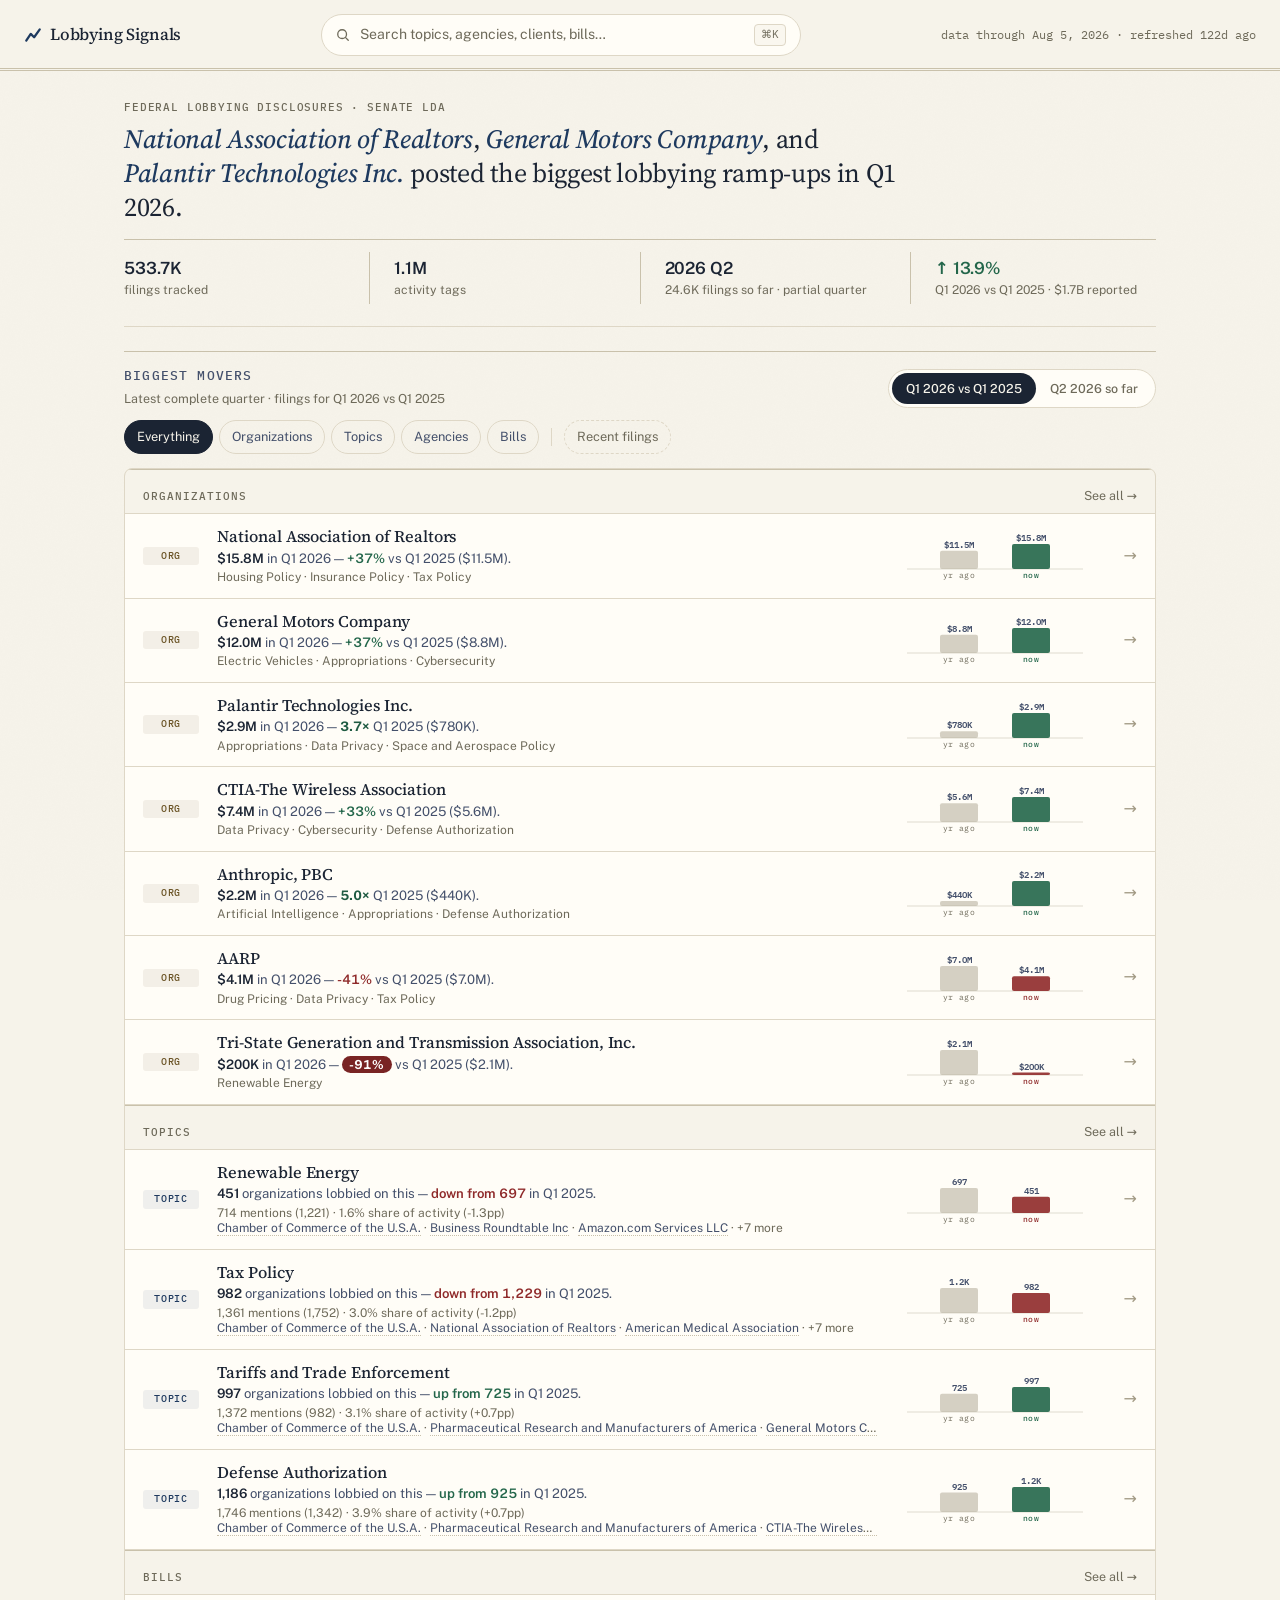
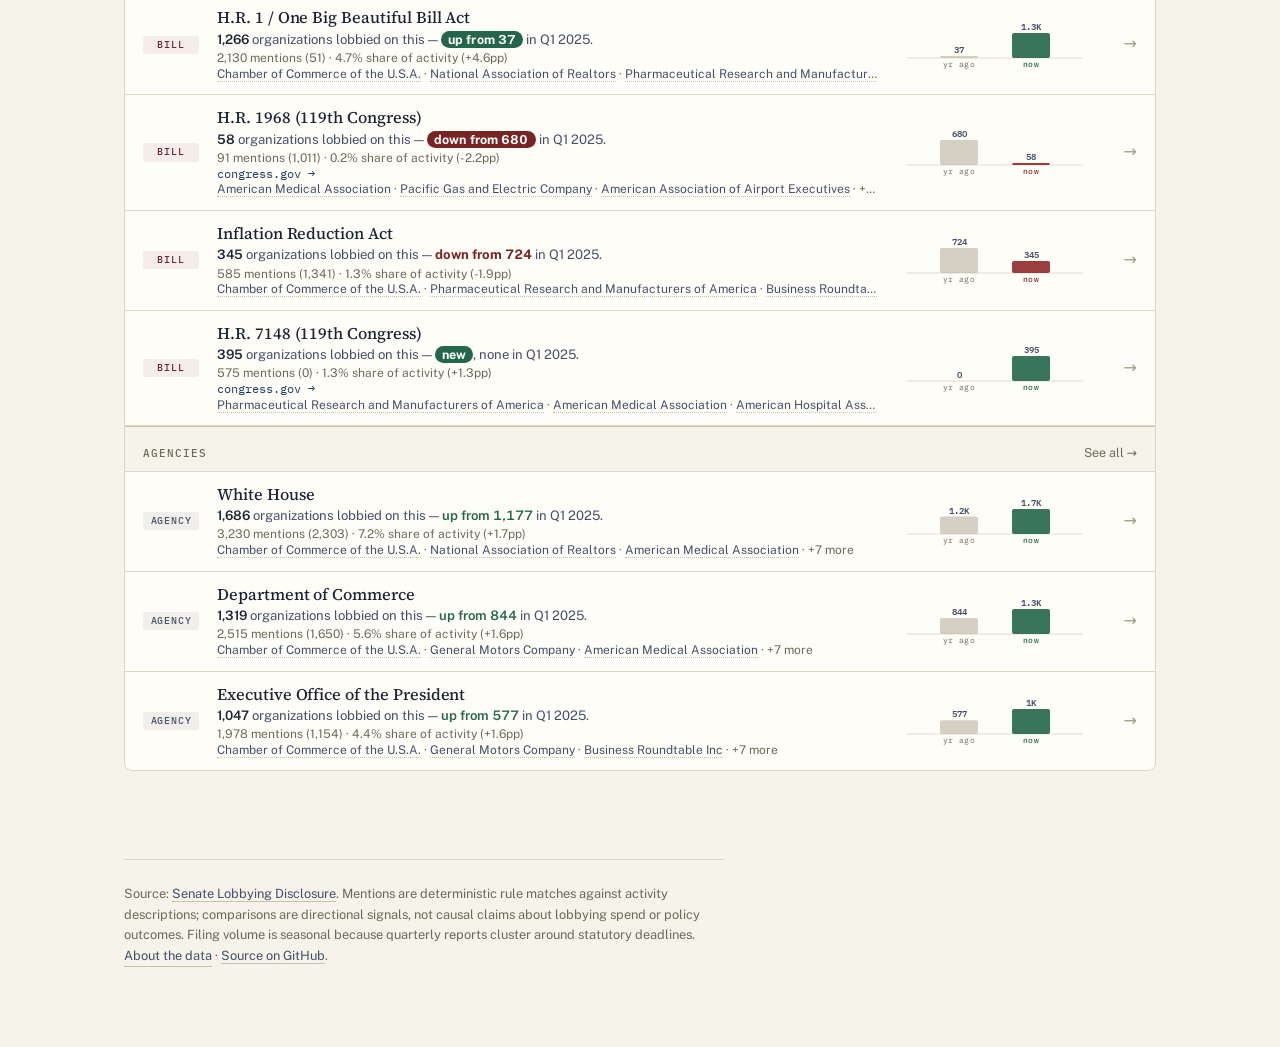
==== docs/index.html @ e160008e "Drawer history: full-window exports + same-quarter-by-year lens - Exports no longer cap history at 2" ====
<!DOCTYPE html>
<html lang="en">
<head>
    <meta charset="UTF-8">
    <meta name="viewport" content="width=device-width, initial-scale=1.0">
    <title>Lobbying Signals</title>
    <meta name="description" content="What's moving in federal lobbying — tracked from Senate LDA disclosures.">
    <meta property="og:type" content="website">
    <meta property="og:title" content="Lobbying Signals">
    <meta property="og:description" content="What's moving in federal lobbying — tracked from Senate LDA disclosures.">
    <meta property="og:url" content="https://umqadir.github.io/lobbying-signals/">
    <meta property="og:image" content="https://umqadir.github.io/lobbying-signals/social-preview.png">
    <meta name="twitter:card" content="summary_large_image">
    <meta name="twitter:title" content="Lobbying Signals">
    <meta name="twitter:description" content="What's moving in federal lobbying — tracked from Senate LDA disclosures.">
    <meta name="twitter:image" content="https://umqadir.github.io/lobbying-signals/social-preview.png">
    <link rel="icon" href="data:image/svg+xml,%3Csvg xmlns='http://www.w3.org/2000/svg' viewBox='0 0 16 16'%3E%3Cpath d='M2 13L6 7L9 10L14 3' stroke='%231e3a5f' stroke-width='2' fill='none' stroke-linecap='round' stroke-linejoin='round'/%3E%3C/svg%3E">
    <link rel="preconnect" href="https://fonts.googleapis.com">
    <link rel="preconnect" href="https://fonts.gstatic.com" crossorigin>
    <link href="https://fonts.googleapis.com/css2?family=Source+Serif+4:opsz,wght@8..60,400;8..60,500;8..60,600&family=Public+Sans:wght@400;500;600;700&family=IBM+Plex+Mono:wght@400;500&display=swap" rel="stylesheet">
    <link rel="stylesheet" href="styles.css?v=20260805-history">
</head>
<body>
    <header class="topbar">
        <a class="brand" href="#" aria-label="Lobbying Signals home">
            <svg class="brand-mark" viewBox="0 0 16 16" aria-hidden="true">
                <path d="M2 13L6 7L9 10L14 3" stroke="currentColor" stroke-width="2" fill="none" stroke-linecap="round" stroke-linejoin="round"/>
            </svg>
            <span>Lobbying Signals</span>
        </a>
        <button class="search-trigger" id="search-trigger" type="button" aria-label="Open search">
            <svg viewBox="0 0 16 16" aria-hidden="true" class="search-icon">
                <circle cx="7" cy="7" r="5" fill="none" stroke="currentColor" stroke-width="1.5"/>
                <path d="M11 11L14 14" stroke="currentColor" stroke-width="1.5" stroke-linecap="round"/>
            </svg>
            <span class="search-trigger-label">Search topics, agencies, clients, bills…</span>
            <kbd class="search-trigger-kbd">⌘K</kbd>
        </button>
        <div class="topbar-meta" id="topbar-meta"></div>
    </header>

    <main class="page">
        <section class="hero" id="hero">
            <p class="hero-eyebrow">Federal lobbying disclosures · Senate LDA</p>
            <h1 class="hero-headline" id="hero-headline">Loading the latest signals…</h1>
            <ul class="hero-stats" id="hero-stats"></ul>
        </section>

        <section class="movers">
            <div class="movers-head">
                <div class="movers-title">
                    <h2>Biggest movers</h2>
                    <p class="movers-sub" id="movers-sub">Loading…</p>
                </div>
                <div class="movers-controls">
                    <div class="seg" id="frame-seg" role="tablist" aria-label="Comparison frame"></div>
                </div>
            </div>
            <div class="cat-row" id="cat-row" role="tablist" aria-label="Categories">
                <button class="cat-pill active" data-cat="all" type="button">Everything</button>
                <button class="cat-pill" data-cat="clients" type="button" id="cat-pill-clients">Organizations</button>
                <button class="cat-pill" data-cat="topics" type="button">Topics</button>
                <button class="cat-pill" data-cat="entities" type="button">Agencies</button>
                <button class="cat-pill" data-cat="legislation" type="button">Bills</button>
                <span class="cat-row-sep"></span>
                <button class="cat-pill ghost" data-cat="recent" type="button">Recent filings</button>
            </div>
            <ol class="mover-list" id="mover-list"></ol>
        </section>

        <footer class="footnote">
            <p>Source: <a href="https://lda.senate.gov/filings/public/filing/search/" rel="noopener">Senate Lobbying Disclosure</a>. Mentions are deterministic rule matches against activity descriptions; comparisons are directional signals, not causal claims about lobbying spend or policy outcomes. Filing volume is seasonal because quarterly reports cluster around statutory deadlines. <button class="footnote-link" type="button" data-open-about>About the data</button> · <a href="https://github.com/umqadir/lobbying-signals" rel="noopener">Source on GitHub</a>.</p>
        </footer>
    </main>

    <div class="about" id="about" aria-hidden="true">
        <div class="about-scrim" data-close-about></div>
        <div class="about-card" role="dialog" aria-modal="true" aria-label="About the data">
            <header class="about-head">
                <h2>About the data</h2>
                <button class="drawer-close" type="button" data-close-about aria-label="Close">
                    <svg viewBox="0 0 16 16" aria-hidden="true"><path d="M4 4L12 12M12 4L4 12" stroke="currentColor" stroke-width="1.5" stroke-linecap="round"/></svg>
                </button>
            </header>
            <div class="about-body">
                <p><strong>What this is.</strong> A signal tracker over federal lobbying disclosures filed with the Senate under the Lobbying Disclosure Act (LDA). It shows which organizations, topics, agencies, and bills are gaining or losing lobbying attention.</p>
                <p><strong>Where the data comes from.</strong> Quarterly activity reports from the official <a href="https://lda.senate.gov/filings/public/filing/search/" rel="noopener">Senate LDA database</a>, refreshed daily. Coverage: <span id="about-coverage">several years of filings</span>. Every example filing links back to the official Senate record.</p>
                <p><strong>What a “mention” is.</strong> Each filing describes its lobbying activities in free text. Versioned, deterministic rules (no AI model calls) tag those descriptions with topics, agencies, and legislation. One activity description that matches a tag = one mention. A single filing can produce many mentions. Bill numbers are scoped to their Congress (an “H.R. 1” from 2017 and one from 2025 are different laws), and a law's number, short name, and public-law number are counted as one bill.</p>
                <p><strong>How comparisons work.</strong> Every view uses the same two comparison frames, both year-over-year and both based on report quarters (LDA disclosure is a quarterly regime — rolling day-windows would mostly measure filing-clerk timing). The default frame compares the latest <em>complete</em> report quarter against the same quarter a year earlier — like-for-like, since lobbying is seasonal. The second frame is a freshness lens: the current, still-filling quarter's reports so far, against reports for the same quarter last year that had been posted by the same point in the filing cycle. Early in a cycle that sample is small — the filing counts are shown so you can judge. “Share” is a tag's slice of all tagged mentions in a frame, which controls for volume swings.</p>
                <p><strong>Confidence.</strong> A rule-based label reflecting how much volume sits behind a signal and how far its share moved against the year-ago quarter — not a statistical test.</p>
                <p><strong>Honest limitations.</strong> Directional signals, not causal claims. Filing income is reported per filing, not per issue, so income figures associate a filing's whole income with each of its tags. The newest quarter is always partially reported until well after the statutory deadline. Rule-based tagging misses paraphrases a human would catch. Amendments and termination reports are ingested alongside original quarterly reports; when a filer amends or terminates a report, its latest filing supersedes the original for that filer's report period, so corrected figures (including a final terminating quarter) are what's shown here, not the as-originally-filed numbers. A very small number of filings verified by hand against the Senate record to report figures that are not U.S.-dollar lobbying spend (for example, amounts a filing itself denominates in a self-issued currency) are excluded, with the reason and evidence documented in the source code.</p>
                <p><strong>Organization spend.</strong> The Organizations view tracks reported dollars rather than mention counts: each client's filing income/expenses, summed per organization per report quarter, under the same two frames as everything else (a quarter counts as complete roughly six weeks past its statutory filing deadline, so late filers don't read as a false drop). Name variants for the same organization (legal-suffix differences, "on behalf of" filers, former names) are folded together. These are quarterly LDA totals, not issue-allocated — an organization's total isn't split across the topics it lobbied on.</p>
            </div>
        </div>
    </div>

    <aside class="drawer" id="drawer" aria-hidden="true" aria-label="Detail panel">
        <div class="drawer-scrim" data-close-drawer></div>
        <div class="drawer-card">
            <header class="drawer-head">
                <div class="drawer-trail" id="drawer-trail"></div>
                <button class="drawer-close" type="button" data-close-drawer aria-label="Close detail panel">
                    <svg viewBox="0 0 16 16" aria-hidden="true"><path d="M4 4L12 12M12 4L4 12" stroke="currentColor" stroke-width="1.5" stroke-linecap="round"/></svg>
                </button>
            </header>
            <div class="drawer-body" id="drawer-body"></div>
        </div>
    </aside>

    <div class="palette" id="palette" aria-hidden="true">
        <div class="palette-scrim" data-close-palette></div>
        <div class="palette-card" role="dialog" aria-label="Search">
            <div class="palette-input-row">
                <svg viewBox="0 0 16 16" aria-hidden="true" class="palette-icon">
                    <circle cx="7" cy="7" r="5" fill="none" stroke="currentColor" stroke-width="1.5"/>
                    <path d="M11 11L14 14" stroke="currentColor" stroke-width="1.5" stroke-linecap="round"/>
                </svg>
                <input id="palette-input" type="text" placeholder="Search topics, agencies, clients, bills…" autocomplete="off" spellcheck="false">
                <kbd class="palette-kbd">esc</kbd>
            </div>
            <div class="palette-results" id="palette-results"></div>
            <div class="palette-foot">
                <span><kbd>↑↓</kbd> navigate</span>
                <span><kbd>↵</kbd> open</span>
                <span><kbd>esc</kbd> close</span>
            </div>
        </div>
    </div>

    <script src="app.js?v=20260805-history"></script>
</body>
</html>
---- docs/styles.css ----
/* ══════════════════════════════════════════════
   Lobbying Signals — Editorial dashboard
   ══════════════════════════════════════════════ */

*, *::before, *::after { margin: 0; padding: 0; box-sizing: border-box; }

:root {
    /* Surfaces */
    --bg:        #f6f3ea;
    --paper:    #fffdf7;
    --paper-2:   #faf7ef;
    --line:     #ded7c6;
    --line-2:   #c9c1ab;

    /* Ink */
    --ink:        #1b2433;
    --ink-2:     #44506b;
    --ink-3:     #6e6a5a;
    --ink-4:     #a29a84;

    /* Accents */
    --accent:        #1e3a5f;          /* federal navy — primary signal */
    --accent-soft:    rgba(30,58,95,0.07);
    --accent-line:    rgba(30,58,95,0.22);

    --up:           #23664a;
    --up-soft:      rgba(35,102,74,0.10);
    --down:         #8f2a2a;
    --down-soft:    rgba(143,42,42,0.08);

    /* Category hues */
    --cat-topic:        #1f3a5f;
    --cat-topic-soft:    rgba(31,58,95,0.07);
    --cat-entity:        #4a5568;
    --cat-entity-soft:    rgba(74,85,104,0.08);
    --cat-bill:        #6e2536;
    --cat-bill-soft:    rgba(110,37,54,0.07);
    --cat-org:        #6b5426;
    --cat-org-soft:    rgba(107,84,38,0.08);
    --cat-filing:        #4a4a4a;
    --cat-filing-soft:   rgba(74,74,74,0.06);

    /* Type */
    --serif:    'Source Serif 4', 'Iowan Old Style', 'Charter', Georgia, serif;
    --sans:    'Public Sans', -apple-system, system-ui, 'Segoe UI', sans-serif;
    --mono:    'IBM Plex Mono', 'SF Mono', ui-monospace, monospace;

    --radius:    4px;
    --radius-lg:    8px;
    --radius-pill:    999px;

    --shadow-sm:    0 1px 2px rgba(20,20,20,0.03);
    --shadow:    0 4px 16px rgba(20,20,20,0.04), 0 1px 2px rgba(20,20,20,0.03);
    --shadow-lg:    0 24px 60px rgba(20,20,20,0.11), 0 4px 16px rgba(20,20,20,0.06);

    --ease:    cubic-bezier(0.22, 0.1, 0.25, 1);
    --max-w:    1080px;
}

@media (prefers-color-scheme: dark) {
    :root {
        --bg:        #12151c;
        --paper:    #191d27;
        --paper-2:    #1f2430;
        --line:        #2a3040;
        --line-2:        #39415a;

        --ink:        #e9e5d8;
        --ink-2:    #b8b2a0;
        --ink-3:    #8d8875;
        --ink-4:    #5f5c4e;

        --accent:        #8fb0d6;
        --accent-soft:    rgba(143,176,214,0.10);
        --accent-line:    rgba(143,176,214,0.28);

        --up:        #5fae85;
        --up-soft:    rgba(95,174,133,0.10);
        --down:        #cf7a72;
        --down-soft:    rgba(207,122,114,0.10);

        --cat-topic:        #93b8e0;
        --cat-topic-soft:    rgba(147,184,224,0.10);
        --cat-entity:        #a9b4c7;
        --cat-entity-soft:    rgba(169,180,199,0.10);
        --cat-bill:        #c48a93;
        --cat-bill-soft:    rgba(196,138,147,0.10);
        --cat-org:        #d6b066;
        --cat-org-soft:    rgba(214,176,102,0.10);
        --cat-filing:        #b8b2a0;
        --cat-filing-soft:    rgba(184,178,160,0.08);

        --shadow-sm:    0 1px 2px rgba(0,0,0,0.21);
        --shadow:    0 4px 16px rgba(0,0,0,0.21), 0 1px 2px rgba(0,0,0,0.14);
        --shadow-lg:    0 24px 60px rgba(0,0,0,0.35), 0 4px 16px rgba(0,0,0,0.21);
    }
}

html { color-scheme: light dark; }

body {
    position: relative;
    background: var(--bg);
    color: var(--ink);
    font-family: var(--sans);
    font-size: 15px;
    line-height: 1.55;
    -webkit-font-smoothing: antialiased;
    -moz-osx-font-smoothing: grayscale;
    min-height: 100vh;
}

/* Paper grain — a faint fixed noise overlay for the archival-paper light
   theme. Off in dark mode, where the ink surfaces don't read as paper. */
body::before {
    content: "";
    position: fixed;
    inset: 0;
    z-index: -1;
    pointer-events: none;
    opacity: 0.022;
    background-image: url("data:image/svg+xml,%3Csvg xmlns='http://www.w3.org/2000/svg' width='180' height='180'%3E%3Cfilter id='n'%3E%3CfeTurbulence type='fractalNoise' baseFrequency='0.85' numOctaves='2' stitchTiles='stitch'/%3E%3CfeColorMatrix type='saturate' values='0'/%3E%3C/filter%3E%3Crect width='100%25' height='100%25' filter='url(%23n)'/%3E%3C/svg%3E");
    background-repeat: repeat;
}

@media (prefers-color-scheme: dark) {
    body::before { display: none; }
}

a { color: var(--accent); text-decoration: none; }
a:hover { text-decoration: underline; }

button { font: inherit; color: inherit; cursor: pointer; background: none; border: none; }
input { font: inherit; color: inherit; }

/* ─── Top bar ─── */

.topbar {
    position: sticky;
    top: 0;
    z-index: 50;
    display: grid;
    grid-template-columns: auto 1fr auto;
    align-items: center;
    gap: 24px;
    padding: 14px 24px 12px;
    background: rgba(246,243,234,0.88);
    backdrop-filter: blur(10px);
    -webkit-backdrop-filter: blur(10px);
    border-bottom: 3px double var(--line-2);
}

@media (prefers-color-scheme: dark) {
    .topbar { background: rgba(18,21,28,0.88); }
}

.brand {
    display: inline-flex;
    align-items: center;
    gap: 8px;
    color: var(--ink);
    text-decoration: none;
    font-family: var(--serif);
    font-size: 1.05rem;
    font-weight: 500;
    letter-spacing: -0.01em;
}

.brand:hover { text-decoration: none; color: var(--accent); }

.brand-mark { width: 18px; height: 18px; color: var(--accent); flex-shrink: 0; }

.search-trigger {
    display: inline-flex;
    align-items: center;
    gap: 10px;
    width: 100%;
    max-width: 480px;
    margin: 0 auto;
    padding: 9px 14px;
    background: var(--paper);
    border: 1px solid var(--line);
    border-radius: var(--radius-pill);
    color: var(--ink-3);
    font-size: 0.88rem;
    transition: border-color 0.15s var(--ease), background 0.15s var(--ease);
}

.search-trigger:hover {
    border-color: var(--line-2);
    background: var(--paper-2);
    color: var(--ink-2);
}

.search-icon { width: 14px; height: 14px; flex-shrink: 0; color: var(--ink-3); }
.search-trigger-label {
    flex: 1;
    text-align: left;
    overflow: hidden;
    text-overflow: ellipsis;
    white-space: nowrap;
}

.search-trigger-kbd, kbd {
    font-family: var(--mono);
    font-size: 0.7rem;
    color: var(--ink-3);
    background: var(--paper-2);
    border: 1px solid var(--line);
    border-radius: 4px;
    padding: 1px 6px;
}

.topbar-meta {
    font-family: var(--mono);
    font-size: 0.72rem;
    color: var(--ink-3);
    white-space: nowrap;
    text-align: right;
}

/* ─── Page layout ─── */

.page {
    max-width: var(--max-w);
    margin: 0 auto;
    padding: 0 24px 80px;
}

/* ─── Hero ─── */

.hero {
    padding: 28px 0 22px;
    border-bottom: 1px solid var(--line);
}

.hero-eyebrow {
    font-family: var(--mono);
    font-size: 0.66rem;
    font-weight: 500;
    text-transform: uppercase;
    letter-spacing: 0.08em;
    color: var(--ink-3);
    margin-bottom: 8px;
}

.hero-headline {
    font-family: var(--serif);
    font-size: clamp(1.25rem, 2.4vw, 1.65rem);
    font-weight: 400;
    line-height: 1.28;
    letter-spacing: -0.012em;
    color: var(--ink);
    max-width: 60ch;
}

.hero-headline em {
    font-style: italic;
    color: var(--accent);
    font-weight: 500;
}

.hero-stats {
    list-style: none;
    display: flex;
    flex-wrap: wrap;
    gap: 0;
    margin-top: 14px;
    padding-top: 12px;
    border-top: 1px solid var(--line-2);
}

.hero-stats li {
    flex: 1;
    min-width: 150px;
    padding: 6px 24px;
    border-right: 1px solid var(--line-2);
    display: flex;
    flex-direction: column;
    gap: 3px;
}

.hero-stats li:first-child { padding-left: 0; }
.hero-stats li:last-child { border-right: none; padding-right: 0; }

.hero-stats .stat-value {
    display: block;
    font-family: var(--sans);
    font-size: 1.05rem;
    font-weight: 600;
    color: var(--ink);
    letter-spacing: -0.005em;
    line-height: 1.2;
}

.hero-stats .stat-label {
    display: block;
    font-size: 0.76rem;
    color: var(--ink-3);
    line-height: 1.45;
}

.hero-stats .stat-trend.up { color: var(--up); }
.hero-stats .stat-trend.down { color: var(--down); }

/* ─── Movers ─── */

.movers {
    padding: 24px 0 24px;
}

.movers-head {
    display: flex;
    align-items: flex-end;
    justify-content: space-between;
    gap: 16px;
    flex-wrap: wrap;
    margin-bottom: 12px;
    padding-top: 14px;
    border-top: 1px solid var(--line-2);
}

.movers-title h2 {
    font-family: var(--mono);
    font-size: 0.82rem;
    font-weight: 500;
    text-transform: uppercase;
    letter-spacing: 0.09em;
    color: var(--ink-2);
}

.movers-sub {
    font-size: 0.78rem;
    color: var(--ink-3);
    margin-top: 2px;
}

.movers-controls {
    display: flex;
    gap: 10px;
    flex-wrap: wrap;
}

.seg {
    display: inline-flex;
    background: var(--paper);
    border: 1px solid var(--line);
    border-radius: var(--radius-pill);
    padding: 3px;
}

.seg-btn {
    padding: 6px 14px;
    border-radius: var(--radius-pill);
    font-size: 0.78rem;
    font-weight: 500;
    color: var(--ink-3);
    transition: all 0.12s var(--ease);
    white-space: nowrap;
}

.seg-btn:hover { color: var(--ink); }

.seg-btn.active {
    background: var(--ink);
    color: var(--bg);
}

.seg-btn:disabled {
    color: var(--ink-4);
    opacity: 0.55;
    cursor: not-allowed;
}
.seg-btn:disabled:hover { color: var(--ink-4); }

/* On Recent filings the frame toggle doesn't apply — it stays in place,
   dimmed, so controls never move or vanish between tabs. */
.seg.seg-disabled {
    opacity: 0.4;
    pointer-events: none;
}

@media (prefers-color-scheme: dark) {
    .seg-btn.active { background: var(--ink); color: var(--bg); }
}

/* ─── Category pills ─── */

.cat-row {
    display: flex;
    flex-wrap: wrap;
    gap: 6px;
    align-items: center;
    margin-bottom: 14px;
}

.cat-pill {
    padding: 6px 12px;
    background: transparent;
    border: 1px solid var(--line);
    border-radius: var(--radius-pill);
    font-size: 0.8rem;
    color: var(--ink-2);
    transition: all 0.12s var(--ease);
}

.cat-pill:hover {
    border-color: var(--line-2);
    color: var(--ink);
}

.cat-pill.active {
    background: var(--ink);
    color: var(--bg);
    border-color: var(--ink);
}

.cat-pill.ghost {
    background: transparent;
    border-style: dashed;
    color: var(--ink-3);
}

.cat-pill.ghost.active {
    background: var(--accent);
    color: white;
    border-color: var(--accent);
    border-style: solid;
}

.cat-row-sep {
    flex: 0 0 1px;
    height: 18px;
    background: var(--line);
    margin: 0 6px;
}

/* ─── Mover cards ─── */

.mover-list {
    list-style: none;
    display: grid;
    gap: 1px;
    background: var(--line);
    border: 1px solid var(--line);
    border-radius: var(--radius-lg);
    overflow: hidden;
}

/* Section headers inside the "Everything" digest */
.mover-section-head {
    display: flex;
    align-items: baseline;
    justify-content: space-between;
    padding: 16px 18px 8px;
    background: var(--bg);
    border-top: 1px solid var(--line-2);
}

.mover-section-title {
    font-family: var(--mono);
    font-size: 0.7rem;
    font-weight: 500;
    text-transform: uppercase;
    letter-spacing: 0.09em;
    color: var(--ink-3);
}

.mover-see-all {
    font-size: 0.78rem;
    color: var(--ink-3);
    transition: color 0.12s var(--ease);
}

.mover-see-all:hover { color: var(--accent); }

.mover {
    background: var(--paper);
    padding: 12px 18px;
    cursor: pointer;
    display: grid;
    grid-template-columns: auto 1fr 200px 24px;
    gap: 18px;
    align-items: center;
    transition: background 0.12s var(--ease);
    position: relative;
}

.mover:hover { background: var(--paper-2); }

.mover:focus-visible {
    outline: 2px solid var(--accent);
    outline-offset: -2px;
}

.mover-main { min-width: 0; }

.cat-tag {
    font-family: var(--mono);
    font-size: 0.6rem;
    font-weight: 500;
    text-transform: uppercase;
    letter-spacing: 0.08em;
    padding: 2px 7px;
    border-radius: 3px;
    line-height: 1.5;
    white-space: nowrap;
}

.mover .cat-tag {
    align-self: center;
    min-width: 56px;
    text-align: center;
}

.cat-tag.topics       { color: var(--cat-topic);    background: var(--cat-topic-soft); }
.cat-tag.entities     { color: var(--cat-entity);   background: var(--cat-entity-soft); }
.cat-tag.legislation  { color: var(--cat-bill);     background: var(--cat-bill-soft); }
.cat-tag.filing       { color: var(--cat-filing);   background: var(--cat-filing-soft); }
.cat-tag.client,
.cat-tag.clients      { color: var(--cat-org);       background: var(--cat-org-soft); }

.cat-tag-label {
    /* Used for the "Topic" "Agency" etc. label inside the colored tag */
}

.mover-name {
    font-family: var(--serif);
    font-size: 1.02rem;
    font-weight: 500;
    color: var(--ink);
    letter-spacing: -0.003em;
    line-height: 1.25;
    margin: 0 0 3px;
    overflow: hidden;
    text-overflow: ellipsis;
    white-space: nowrap;
}

.mover-headline {
    font-size: 0.82rem;
    color: var(--ink-2);
    margin-bottom: 2px;
    line-height: 1.4;
    overflow: hidden;
    text-overflow: ellipsis;
    white-space: nowrap;
}

.mover-headline strong {
    font-weight: 600;
    color: var(--ink);
}

/* Delta token: color & weight scale with magnitude */
.delta {
    font-weight: 600;
    font-variant-numeric: tabular-nums;
}
.delta-up         { color: var(--up); }
.delta-down       { color: var(--down); }
.delta-flat       { color: var(--ink-3); font-weight: 500; }

.delta-up-mild    { color: color-mix(in srgb, var(--up) 65%, var(--ink-3)); font-weight: 500; }
.delta-down-mild  { color: color-mix(in srgb, var(--down) 65%, var(--ink-3)); font-weight: 500; }

.delta-up-strong  { color: color-mix(in srgb, var(--up) 100%, black 12%); font-weight: 700; }
.delta-down-strong{ color: color-mix(in srgb, var(--down) 100%, black 18%); font-weight: 700; }

.delta-up-x       {
    color: #ffffff;
    background: var(--up);
    font-weight: 700;
    padding: 1px 7px;
    border-radius: var(--radius-pill);
    letter-spacing: 0.01em;
    font-size: 0.78rem;
}
.delta-down-x     {
    color: #ffffff;
    background: color-mix(in srgb, var(--down) 100%, black 18%);
    font-weight: 700;
    padding: 1px 7px;
    border-radius: var(--radius-pill);
    letter-spacing: 0.01em;
    font-size: 0.78rem;
}

@media (prefers-color-scheme: dark) {
    .delta-up-strong   { color: color-mix(in srgb, var(--up) 100%, white 14%); }
    .delta-down-strong { color: color-mix(in srgb, var(--down) 100%, white 14%); }
    .delta-up-x        { color: #0e1410; background: color-mix(in srgb, var(--up) 100%, white 8%); }
    .delta-down-x      { color: #1c0e0e; background: color-mix(in srgb, var(--down) 100%, white 8%); }
}

.mover-clients {
    font-size: 0.75rem;
    color: var(--ink-3);
    overflow: hidden;
    text-overflow: ellipsis;
    white-space: nowrap;
    line-height: 1.3;
}

.mover-clients .pivot {
    color: var(--ink-2);
    border-bottom: 1px dotted var(--line-2);
    cursor: pointer;
}

.mover-clients .pivot:hover {
    color: var(--accent);
    border-bottom-color: var(--accent);
}

.mover-spark {
    width: 100%;
    height: 28px;
    align-self: center;
}

.mover-trend {
    width: 100%;
    align-self: center;
    overflow: visible;
}

.trend-svg {
    width: 100%;
    height: 48px;
    display: block;
    overflow: visible;
}

/* Subtle pulse on the latest-value halo */
@keyframes trend-pulse {
    0%, 100% { transform: scale(1); opacity: 0.18; }
    50%      { transform: scale(1.4); opacity: 0.32; }
}
.trend-svg circle:nth-of-type(1) {
    transform-origin: center;
    transform-box: fill-box;
    animation: trend-pulse 2.6s ease-in-out infinite;
}
@media (prefers-reduced-motion: reduce) {
    .trend-svg circle:nth-of-type(1) { animation: none; }
}

.mover-arrow {
    display: flex;
    align-items: center;
    justify-content: flex-end;
    color: var(--ink-4);
    font-size: 1rem;
    transition: transform 0.15s var(--ease), color 0.15s var(--ease);
}

.mover:hover .mover-arrow { transform: translateX(3px); color: var(--accent); }

/* Recent filing card variant */
.mover.filing-card {
    grid-template-columns: auto 1fr 100px 24px;
}

.mover.filing-card .mover-name { font-size: 0.96rem; }

.mover-meta {
    font-family: var(--mono);
    font-size: 0.74rem;
    color: var(--ink-3);
    text-align: right;
}

.mover-meta-line { display: block; }

/* Empty / loading states */

.mover-empty, .mover-loading {
    background: var(--paper);
    padding: 60px 40px;
    text-align: center;
    color: var(--ink-3);
    font-size: 0.92rem;
    border-radius: var(--radius-lg);
    border: 1px dashed var(--line);
}

.mover-empty button {
    color: var(--accent);
    margin-top: 8px;
    text-decoration: underline;
}

.mover-more {
    display: block;
    width: 100%;
    padding: 14px;
    margin-top: 4px;
    text-align: center;
    font-size: 0.85rem;
    font-weight: 500;
    color: var(--ink-2);
    background: var(--paper);
    border: 1px dashed var(--line);
    border-radius: var(--radius-lg);
    cursor: pointer;
    transition: color 0.12s var(--ease), border-color 0.12s var(--ease);
}

.mover-more:hover {
    color: var(--accent);
    border-color: var(--accent);
}

/* ─── Footnote ─── */

.footnote {
    margin-top: 64px;
    padding-top: 24px;
    border-top: 1px solid var(--line);
    font-size: 0.8rem;
    color: var(--ink-3);
    line-height: 1.6;
    max-width: 75ch;
}

.footnote a {
    color: var(--ink-2);
    border-bottom: 1px solid var(--line-2);
}

.footnote a:hover {
    color: var(--accent);
    border-bottom-color: var(--accent);
    text-decoration: none;
}

.footnote-link {
    color: var(--ink-2);
    border-bottom: 1px solid var(--line-2);
    cursor: pointer;
    font: inherit;
}

.footnote-link:hover {
    color: var(--accent);
    border-bottom-color: var(--accent);
}

/* ─── Official record links ─── */

.official-link {
    font-family: var(--mono);
    font-size: 0.72rem;
    color: var(--accent);
    white-space: nowrap;
}

.official-link:hover { text-decoration: underline; }

.official-link.block {
    display: inline-block;
    margin-top: 4px;
}

.filing-row-right {
    display: flex;
    flex-direction: column;
    align-items: flex-end;
    gap: 2px;
    flex-shrink: 0;
}

/* ─── About-the-data modal ─── */

.about {
    position: fixed;
    inset: 0;
    z-index: 220;
    display: none;
}

.about[aria-hidden="false"] { display: block; }

.about-scrim {
    position: absolute;
    inset: 0;
    background: rgba(20,20,20,0.36);
    backdrop-filter: blur(2px);
    animation: scrim-in 0.15s var(--ease);
}

.about-card {
    position: absolute;
    top: 10vh;
    left: 50%;
    transform: translateX(-50%);
    width: min(640px, 92vw);
    max-height: 78vh;
    overflow-y: auto;
    background: var(--paper);
    border: 1px solid var(--line);
    border-radius: var(--radius-lg);
    box-shadow: var(--shadow-lg);
    animation: palette-in 0.2s var(--ease);
}

.about-head {
    display: flex;
    align-items: center;
    justify-content: space-between;
    padding: 20px 24px 0;
}

.about-head h2 {
    font-family: var(--serif);
    font-size: 1.3rem;
    font-weight: 600;
}

.about-body {
    padding: 12px 24px 26px;
    font-size: 0.88rem;
    line-height: 1.65;
    color: var(--ink-2);
}

.about-body p { margin-top: 12px; }

.about-body strong { color: var(--ink); }

.about-body a {
    color: var(--accent);
    border-bottom: 1px solid var(--accent-soft);
}

/* ─── Drawer ─── */

.drawer {
    position: fixed;
    inset: 0;
    z-index: 100;
    pointer-events: none;
    visibility: hidden;
}

.drawer[aria-hidden="false"] {
    visibility: visible;
    pointer-events: auto;
}

.drawer-scrim {
    position: absolute;
    inset: 0;
    background: rgba(20,20,20,0.32);
    opacity: 0;
    transition: opacity 0.22s var(--ease);
}

.drawer[aria-hidden="false"] .drawer-scrim { opacity: 1; }

.drawer-card {
    position: absolute;
    top: 0;
    right: 0;
    bottom: 0;
    width: 560px;
    max-width: 92vw;
    background: var(--paper);
    box-shadow: var(--shadow-lg);
    transform: translateX(100%);
    transition: transform 0.28s var(--ease);
    display: flex;
    flex-direction: column;
}

.drawer[aria-hidden="false"] .drawer-card { transform: translateX(0); }

.drawer-head {
    display: flex;
    align-items: center;
    justify-content: space-between;
    padding: 12px 20px;
    border-bottom: 1px solid var(--line);
    flex-shrink: 0;
    background: var(--paper);
}

.drawer-trail {
    display: flex;
    align-items: center;
    gap: 6px;
    font-size: 0.78rem;
    color: var(--ink-3);
    overflow: hidden;
    flex: 1;
    min-width: 0;
}

.drawer-trail-step {
    color: var(--ink-3);
    cursor: pointer;
    background: none;
    border: none;
    padding: 0;
    font-size: inherit;
    overflow: hidden;
    text-overflow: ellipsis;
    white-space: nowrap;
    max-width: 200px;
}

.drawer-trail-step:hover { color: var(--accent); }

.drawer-trail-step.current {
    color: var(--ink);
    cursor: default;
    font-weight: 500;
}

.drawer-trail-step.current:hover { color: var(--ink); }

.drawer-trail-sep {
    color: var(--ink-4);
    flex-shrink: 0;
}

.drawer-close {
    width: 32px;
    height: 32px;
    border-radius: 50%;
    display: inline-flex;
    align-items: center;
    justify-content: center;
    color: var(--ink-2);
    transition: background 0.12s var(--ease), color 0.12s var(--ease);
    flex-shrink: 0;
}

.drawer-close:hover {
    background: var(--paper-2);
    color: var(--ink);
}

.drawer-close svg { width: 16px; height: 16px; }

.drawer-body {
    flex: 1;
    overflow-y: auto;
    padding: 20px 24px 32px;
}

/* Drawer content */

.detail-eyebrow {
    display: flex;
    align-items: center;
    gap: 8px;
    margin-bottom: 8px;
}

.detail-conf {
    font-family: var(--mono);
    font-size: 0.6rem;
    color: var(--ink-3);
    border: 1px solid var(--line-2);
    border-radius: var(--radius-pill);
    padding: 1px 8px;
    text-transform: uppercase;
    letter-spacing: 0.04em;
}

.detail-conf.high   { color: var(--up); border-color: var(--up); }
.detail-conf.low    { color: var(--down); border-color: var(--down); }

.detail-name {
    font-family: var(--serif);
    font-size: 1.4rem;
    font-weight: 500;
    line-height: 1.22;
    letter-spacing: -0.008em;
    color: var(--ink);
}

.detail-sub {
    font-size: 0.78rem;
    color: var(--ink-3);
    margin-top: 4px;
}

.detail-summary {
    font-size: 0.92rem;
    color: var(--ink-2);
    line-height: 1.5;
    margin-top: 14px;
    padding: 12px 14px;
    background: var(--paper-2);
    border-radius: var(--radius);
    border-left: 3px solid var(--accent);
}

.detail-summary strong { color: var(--ink); font-weight: 600; }

.detail-stats {
    display: grid;
    grid-template-columns: repeat(auto-fit, minmax(110px, 1fr));
    gap: 0;
    margin-top: 16px;
    border-top: 1px solid var(--line);
    border-bottom: 1px solid var(--line);
}

.detail-stat {
    padding: 10px 12px;
    border-right: 1px solid var(--line);
}

.detail-stat:last-child { border-right: none; }

.detail-stat-value {
    display: block;
    font-family: var(--sans);
    font-size: 1rem;
    font-weight: 600;
    color: var(--ink);
    letter-spacing: -0.005em;
}

.detail-stat-value.up { color: var(--up); }
.detail-stat-value.down { color: var(--down); }

.detail-stat-label {
    display: block;
    font-size: 0.66rem;
    color: var(--ink-3);
    text-transform: uppercase;
    letter-spacing: 0.08em;
    margin-top: 2px;
}

.detail-section {
    margin-top: 22px;
}

.detail-section-title {
    font-family: var(--mono);
    font-size: 0.72rem;
    font-weight: 500;
    text-transform: uppercase;
    letter-spacing: 0.08em;
    color: var(--ink-3);
    margin-bottom: 12px;
    display: flex;
    align-items: baseline;
    justify-content: space-between;
}

.detail-section-title .count {
    color: var(--ink-4);
    font-weight: 400;
}

.detail-chart-box {
    background: var(--paper-2);
    border-radius: var(--radius);
    padding: 16px 12px 8px;
}

.detail-chart-box svg {
    width: 100%;
    display: block;
}

.detail-chart-note {
    font-size: 0.78rem;
    color: var(--ink-3);
    margin-top: 8px;
}

/* History-chart lens toggle, sitting in the section title row */
.chart-seg {
    display: inline-flex;
    gap: 2px;
    background: var(--paper);
    border: 1px solid var(--line);
    border-radius: var(--radius-pill);
    padding: 2px;
    text-transform: none;
    letter-spacing: normal;
}

.chart-seg-btn {
    padding: 3px 10px;
    border-radius: var(--radius-pill);
    font-family: var(--mono);
    font-size: 0.68rem;
    letter-spacing: 0.03em;
    color: var(--ink-3);
    transition: all 0.12s var(--ease);
    white-space: nowrap;
}

.chart-seg-btn:hover { color: var(--ink); }

.chart-seg-btn.active {
    background: var(--ink);
    color: var(--bg);
}

.detail-list {
    list-style: none;
    display: flex;
    flex-direction: column;
}

.detail-list-item {
    display: flex;
    align-items: baseline;
    justify-content: space-between;
    gap: 12px;
    padding: 10px 0;
    border-bottom: 1px solid var(--line);
    cursor: pointer;
    transition: color 0.12s var(--ease);
}

.detail-list-item:last-child { border-bottom: none; }

.detail-list-item:hover { color: var(--accent); }

.detail-list-item-name {
    font-size: 0.92rem;
    color: var(--ink);
    overflow: hidden;
    text-overflow: ellipsis;
    white-space: nowrap;
    flex: 1;
    min-width: 0;
}

.detail-list-item:hover .detail-list-item-name { color: var(--accent); }

.detail-list-item-meta {
    font-family: var(--mono);
    font-size: 0.72rem;
    color: var(--ink-3);
    flex-shrink: 0;
}

.detail-tags {
    display: flex;
    flex-wrap: wrap;
    gap: 6px;
}

.detail-tag {
    font-family: var(--mono);
    font-size: 0.7rem;
    padding: 4px 10px;
    border-radius: var(--radius-pill);
    background: var(--paper-2);
    border: 1px solid var(--line);
    color: var(--ink-2);
    transition: all 0.12s var(--ease);
    line-height: 1.4;
}

.detail-tag:hover {
    border-color: var(--accent-line);
    color: var(--accent);
    background: var(--accent-soft);
}

.detail-empty {
    color: var(--ink-3);
    font-size: 0.88rem;
    padding: 20px 0;
}

/* Filing detail-specific */
.filing-row {
    display: grid;
    grid-template-columns: 1fr auto;
    gap: 12px;
    padding: 12px 0;
    border-bottom: 1px solid var(--line);
    cursor: pointer;
    transition: background 0.12s var(--ease);
    margin: 0 -8px;
    padding-left: 8px;
    padding-right: 8px;
    border-radius: 4px;
}

.filing-row:last-child { border-bottom: none; }
.filing-row:hover { background: var(--paper-2); }

.filing-row-client {
    font-size: 0.92rem;
    font-weight: 500;
    color: var(--ink);
    overflow: hidden;
    text-overflow: ellipsis;
    white-space: nowrap;
}

.filing-row-registrant {
    font-size: 0.78rem;
    color: var(--ink-3);
    margin-top: 2px;
    overflow: hidden;
    text-overflow: ellipsis;
    white-space: nowrap;
}

.filing-row-date {
    font-family: var(--mono);
    font-size: 0.72rem;
    color: var(--ink-3);
    text-align: right;
    flex-shrink: 0;
}

.filing-row-income {
    font-family: var(--mono);
    font-size: 0.72rem;
    color: var(--ink-2);
}

/* ─── Command palette ─── */

.palette {
    position: fixed;
    inset: 0;
    z-index: 200;
    display: none;
}

.palette[aria-hidden="false"] { display: block; }

.palette-scrim {
    position: absolute;
    inset: 0;
    background: rgba(20,20,20,0.36);
    backdrop-filter: blur(2px);
    animation: scrim-in 0.15s var(--ease);
}

@keyframes scrim-in { from { opacity: 0; } to { opacity: 1; } }

.palette-card {
    position: absolute;
    top: 14vh;
    left: 50%;
    transform: translateX(-50%);
    width: min(620px, 92vw);
    background: var(--paper);
    border: 1px solid var(--line);
    border-radius: var(--radius-lg);
    box-shadow: var(--shadow-lg);
    overflow: hidden;
    animation: palette-in 0.2s var(--ease);
}

@keyframes palette-in {
    from { opacity: 0; transform: translate(-50%, -8px); }
    to   { opacity: 1; transform: translate(-50%, 0); }
}

.palette-input-row {
    display: flex;
    align-items: center;
    gap: 12px;
    padding: 16px 18px;
    border-bottom: 1px solid var(--line);
}

.palette-icon {
    width: 16px;
    height: 16px;
    color: var(--ink-3);
    flex-shrink: 0;
}

#palette-input {
    flex: 1;
    border: none;
    outline: none;
    background: transparent;
    font-size: 1rem;
    color: var(--ink);
}

#palette-input::placeholder { color: var(--ink-3); }

.palette-kbd {
    font-family: var(--mono);
    font-size: 0.7rem;
    color: var(--ink-3);
    background: var(--paper-2);
    border: 1px solid var(--line);
    border-radius: 4px;
    padding: 1px 6px;
    flex-shrink: 0;
}

.palette-results {
    max-height: 56vh;
    overflow-y: auto;
}

.palette-group-label {
    font-family: var(--mono);
    font-size: 0.66rem;
    font-weight: 500;
    text-transform: uppercase;
    letter-spacing: 0.08em;
    color: var(--ink-3);
    padding: 12px 18px 6px;
    background: var(--paper-2);
}

.palette-result {
    display: grid;
    grid-template-columns: 1fr auto;
    align-items: center;
    gap: 12px;
    padding: 10px 18px;
    cursor: pointer;
    transition: background 0.08s var(--ease);
}

.palette-result.focused { background: var(--accent-soft); }

.palette-result-name {
    font-size: 0.92rem;
    color: var(--ink);
    overflow: hidden;
    text-overflow: ellipsis;
    white-space: nowrap;
}

.palette-result.focused .palette-result-name { color: var(--accent); }

.palette-result-name mark {
    background: transparent;
    color: var(--accent);
    font-weight: 600;
}

.palette-result-meta {
    font-family: var(--mono);
    font-size: 0.7rem;
    color: var(--ink-3);
    flex-shrink: 0;
}

.palette-empty {
    padding: 28px 18px;
    text-align: center;
    color: var(--ink-3);
    font-size: 0.88rem;
}

.palette-foot {
    display: flex;
    gap: 18px;
    padding: 10px 18px;
    background: var(--paper-2);
    border-top: 1px solid var(--line);
    font-size: 0.74rem;
    color: var(--ink-3);
}

.palette-foot kbd {
    margin-right: 4px;
    padding: 0 5px;
    font-size: 0.66rem;
}

/* ─── Scrollbar ─── */

::-webkit-scrollbar { width: 10px; height: 10px; }
::-webkit-scrollbar-track { background: transparent; }
::-webkit-scrollbar-thumb { background: var(--line); border-radius: 10px; border: 2px solid var(--bg); }
::-webkit-scrollbar-thumb:hover { background: var(--line-2); }

/* ─── Responsive ─── */

@media (max-width: 720px) {
    .topbar {
        grid-template-columns: 1fr auto;
        gap: 12px;
        padding: 12px 16px;
    }
    .search-trigger {
        grid-column: 1 / -1;
        order: 3;
        max-width: none;
    }
    .topbar-meta { display: none; }

    .page { padding: 0 16px 60px; }
    .hero { padding: 36px 0 28px; }
    .movers { padding: 36px 0 24px; }

    .hero-stats li {
        flex: 0 0 50%;
        min-width: 0;
        padding: 8px 16px 8px 0;
        border-right: none;
        border-bottom: 1px solid var(--line-2);
    }
    .hero-stats li:nth-last-child(-n+2) { border-bottom: none; }

    .mover {
        grid-template-columns: 1fr;
        gap: 12px;
        padding: 16px;
    }
    /* Single-column grid stretches items; keep the category pill its natural width */
    .mover .cat-tag { justify-self: start; }

    .mover-spark { height: 32px; max-width: 100%; }
    .mover-arrow { display: none; }
    .mover-meta { text-align: left; }

    .drawer-card { width: 100%; max-width: 100%; }
    .drawer-body { padding: 22px 18px 30px; }

    .palette-card { top: 8vh; }
}

@media (max-width: 480px) {
    .movers-controls { width: 100%; }
    .seg, .cat-pill { font-size: 0.74rem; }
    .seg-btn { padding: 5px 10px; }

    .hero-headline { font-size: 1.6rem; }
    .detail-name { font-size: 1.4rem; }
    .detail-stats { grid-template-columns: repeat(2, 1fr); }
    .detail-stat:nth-child(2n) { border-right: none; }
    .detail-stat { border-bottom: 1px solid var(--line); }
}

/* ─── Focus ─── */

button:focus-visible,
.search-trigger:focus-visible,
.cat-pill:focus-visible,
.seg-btn:focus-visible,
.detail-tag:focus-visible,
.detail-list-item:focus-visible,
.filing-row:focus-visible,
.mover:focus-visible,
.palette-result:focus-visible {
    outline: 2px solid var(--accent);
    outline-offset: 2px;
}

/* Reduce motion */
@media (prefers-reduced-motion: reduce) {
    *, *::before, *::after {
        animation-duration: 0.01ms !important;
        transition-duration: 0.01ms !important;
    }
}
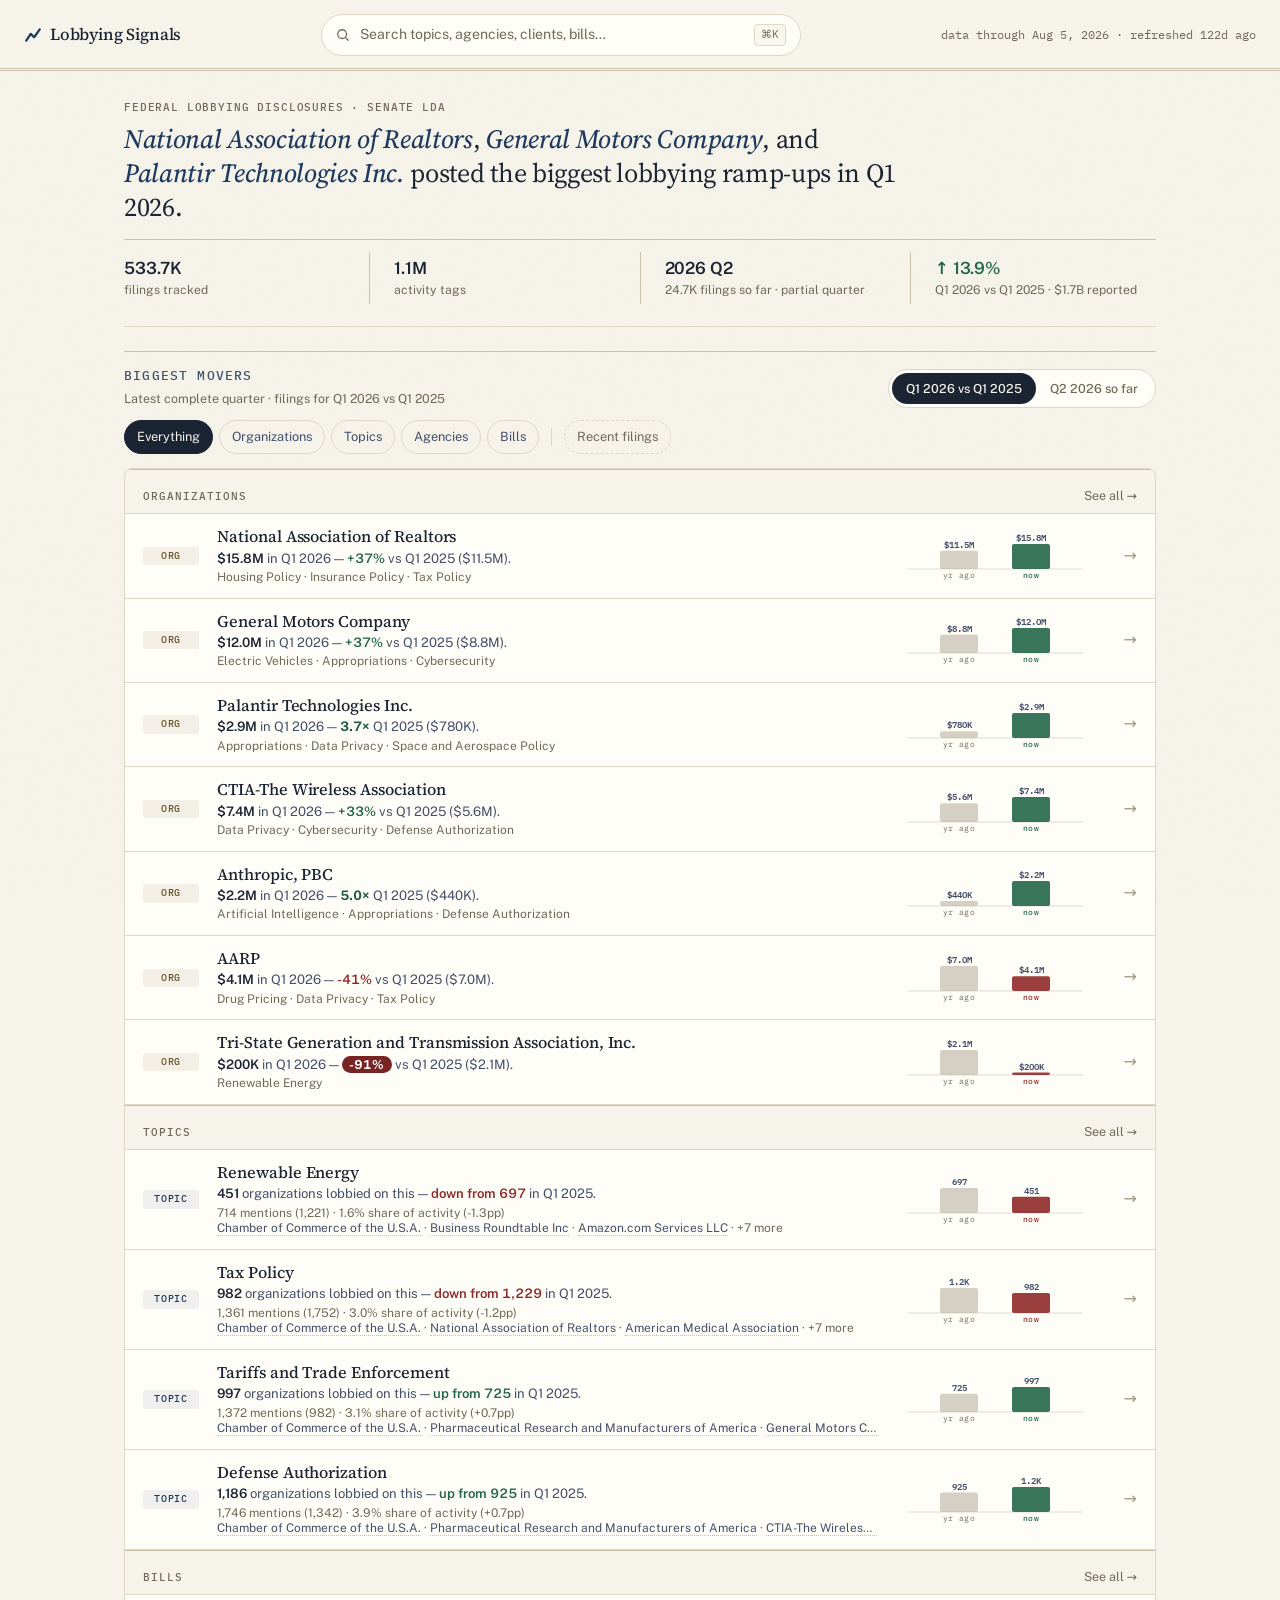
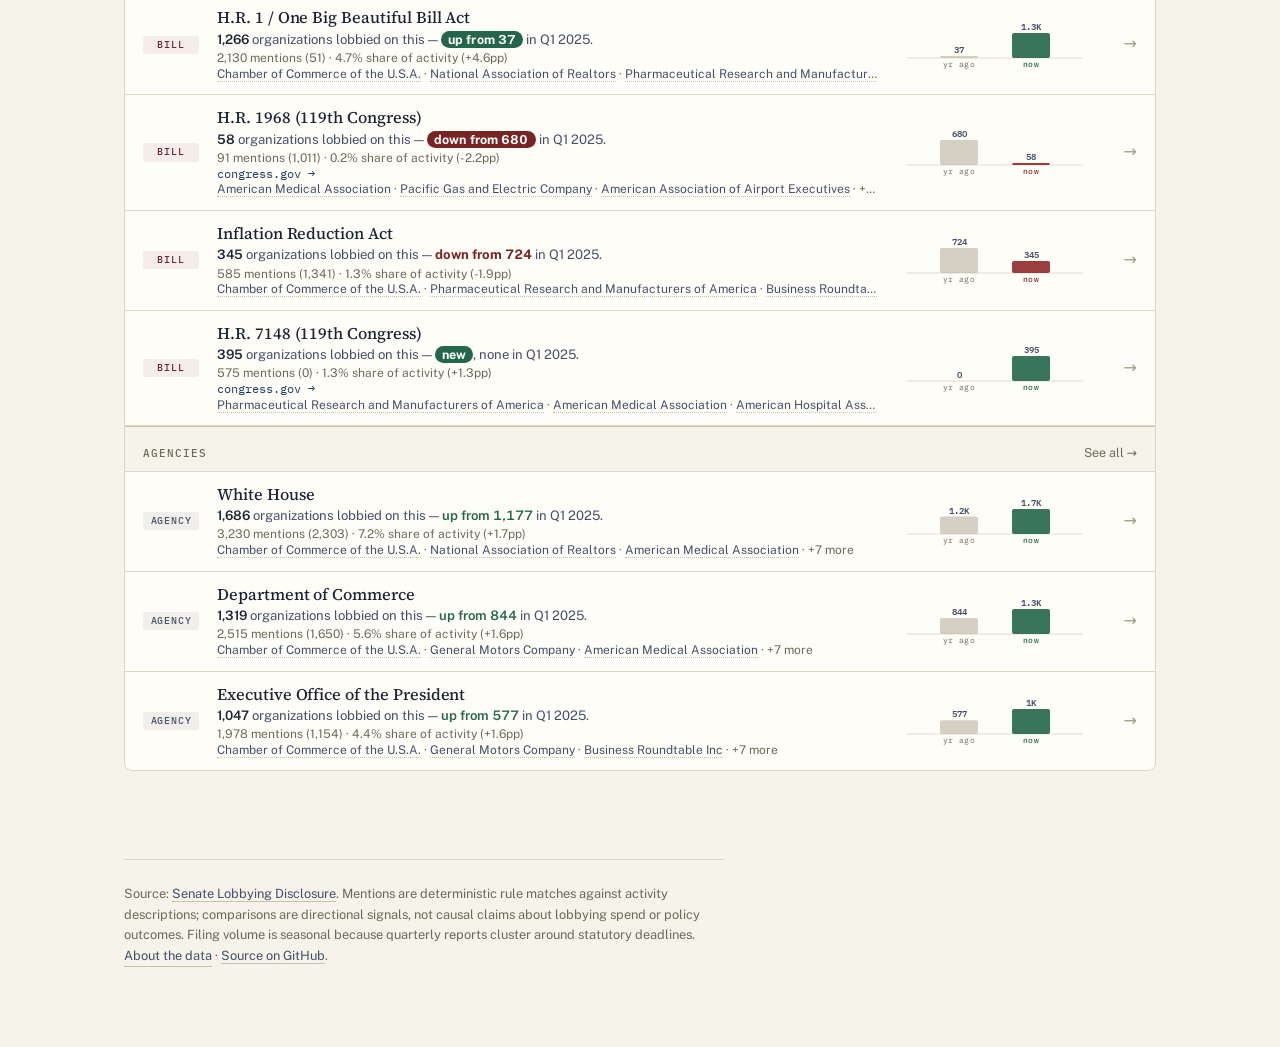
==== commit 875f9b4f: "Normalized view: constant-dollar money + share-of-quarter mentions One tickbox beside the frame togg" ====
--- a/docs/index.html
+++ b/docs/index.html
@@ -18,7 +18,7 @@
     <link rel="preconnect" href="https://fonts.googleapis.com">
     <link rel="preconnect" href="https://fonts.gstatic.com" crossorigin>
     <link href="https://fonts.googleapis.com/css2?family=Source+Serif+4:opsz,wght@8..60,400;8..60,500;8..60,600&family=Public+Sans:wght@400;500;600;700&family=IBM+Plex+Mono:wght@400;500&display=swap" rel="stylesheet">
-    <link rel="stylesheet" href="styles.css?v=20260805-history">
+    <link rel="stylesheet" href="styles.css?v=20260805-norm">
 </head>
 <body>
     <header class="topbar">
@@ -53,6 +53,12 @@
                     <p class="movers-sub" id="movers-sub">Loading…</p>
                 </div>
                 <div class="movers-controls">
+                    <button class="norm-toggle" id="norm-toggle" type="button" hidden aria-pressed="false">
+                        <span class="norm-box" aria-hidden="true">
+                            <svg viewBox="0 0 10 10"><path d="M1.5 5.5L4 8L8.5 2.5" stroke="currentColor" stroke-width="2" fill="none" stroke-linecap="round" stroke-linejoin="round"/></svg>
+                        </span>
+                        <span class="norm-label">Normalized</span>
+                    </button>
                     <div class="seg" id="frame-seg" role="tablist" aria-label="Comparison frame"></div>
                 </div>
             </div>
@@ -87,6 +93,7 @@
                 <p><strong>Where the data comes from.</strong> Quarterly activity reports from the official <a href="https://lda.senate.gov/filings/public/filing/search/" rel="noopener">Senate LDA database</a>, refreshed daily. Coverage: <span id="about-coverage">several years of filings</span>. Every example filing links back to the official Senate record.</p>
                 <p><strong>What a “mention” is.</strong> Each filing describes its lobbying activities in free text. Versioned, deterministic rules (no AI model calls) tag those descriptions with topics, agencies, and legislation. One activity description that matches a tag = one mention. A single filing can produce many mentions. Bill numbers are scoped to their Congress (an “H.R. 1” from 2017 and one from 2025 are different laws), and a law's number, short name, and public-law number are counted as one bill.</p>
                 <p><strong>How comparisons work.</strong> Every view uses the same two comparison frames, both year-over-year and both based on report quarters (LDA disclosure is a quarterly regime — rolling day-windows would mostly measure filing-clerk timing). The default frame compares the latest <em>complete</em> report quarter against the same quarter a year earlier — like-for-like, since lobbying is seasonal. The second frame is a freshness lens: the current, still-filling quarter's reports so far, against reports for the same quarter last year that had been posted by the same point in the filing cycle. Early in a cycle that sample is small — the filing counts are shown so you can judge. “Share” is a tag's slice of all tagged mentions in a frame, which controls for volume swings.</p>
+                <p><strong>Normalized view.</strong> The Normalized tickbox restates aggregate dollar figures in constant dollars (CPI-U, base = the latest complete calendar year, each quarter deflated by its own factor) and switches mention histories to each quarter's share of all tagged activity. Both remove background growth — overall inflation and rising filing volume — so what's left is relative shift. Individual filing records always show as-filed amounts.</p>
                 <p><strong>Confidence.</strong> A rule-based label reflecting how much volume sits behind a signal and how far its share moved against the year-ago quarter — not a statistical test.</p>
                 <p><strong>Honest limitations.</strong> Directional signals, not causal claims. Filing income is reported per filing, not per issue, so income figures associate a filing's whole income with each of its tags. The newest quarter is always partially reported until well after the statutory deadline. Rule-based tagging misses paraphrases a human would catch. Amendments and termination reports are ingested alongside original quarterly reports; when a filer amends or terminates a report, its latest filing supersedes the original for that filer's report period, so corrected figures (including a final terminating quarter) are what's shown here, not the as-originally-filed numbers. A very small number of filings verified by hand against the Senate record to report figures that are not U.S.-dollar lobbying spend (for example, amounts a filing itself denominates in a self-issued currency) are excluded, with the reason and evidence documented in the source code.</p>
                 <p><strong>Organization spend.</strong> The Organizations view tracks reported dollars rather than mention counts: each client's filing income/expenses, summed per organization per report quarter, under the same two frames as everything else (a quarter counts as complete roughly six weeks past its statutory filing deadline, so late filers don't read as a false drop). Name variants for the same organization (legal-suffix differences, "on behalf of" filers, former names) are folded together. These are quarterly LDA totals, not issue-allocated — an organization's total isn't split across the topics it lobbied on.</p>
@@ -127,6 +134,6 @@
         </div>
     </div>
 
-    <script src="app.js?v=20260805-history"></script>
+    <script src="app.js?v=20260805-norm"></script>
 </body>
 </html>
--- a/docs/styles.css
+++ b/docs/styles.css
@@ -372,6 +372,53 @@
     cursor: not-allowed;
 }
 .seg-btn:disabled:hover { color: var(--ink-4); }
+
+/* Normalization tickbox — sits beside the frame toggle; the explanation
+   lives in its title tooltip, not on-screen. */
+.norm-toggle {
+    display: inline-flex;
+    align-items: center;
+    gap: 7px;
+    background: var(--paper);
+    border: 1px solid var(--line);
+    border-radius: var(--radius-pill);
+    padding: 6px 14px;
+    font-size: 0.78rem;
+    font-weight: 500;
+    color: var(--ink-3);
+    transition: all 0.12s var(--ease);
+    white-space: nowrap;
+}
+
+.norm-toggle:hover { color: var(--ink); }
+
+.norm-toggle .norm-box {
+    width: 13px;
+    height: 13px;
+    border: 1.5px solid currentColor;
+    border-radius: 3px;
+    display: inline-flex;
+    align-items: center;
+    justify-content: center;
+    flex: none;
+}
+
+.norm-toggle .norm-box svg { width: 9px; height: 9px; opacity: 0; }
+
+.norm-toggle.active {
+    color: var(--ink);
+    border-color: var(--ink);
+}
+
+.norm-toggle.active .norm-box {
+    background: var(--ink);
+    border-color: var(--ink);
+    color: var(--bg);
+}
+
+.norm-toggle.active .norm-box svg { opacity: 1; }
+
+.norm-toggle[hidden] { display: none; }
 
 /* On Recent filings the frame toggle doesn't apply — it stays in place,
    dimmed, so controls never move or vanish between tabs. */
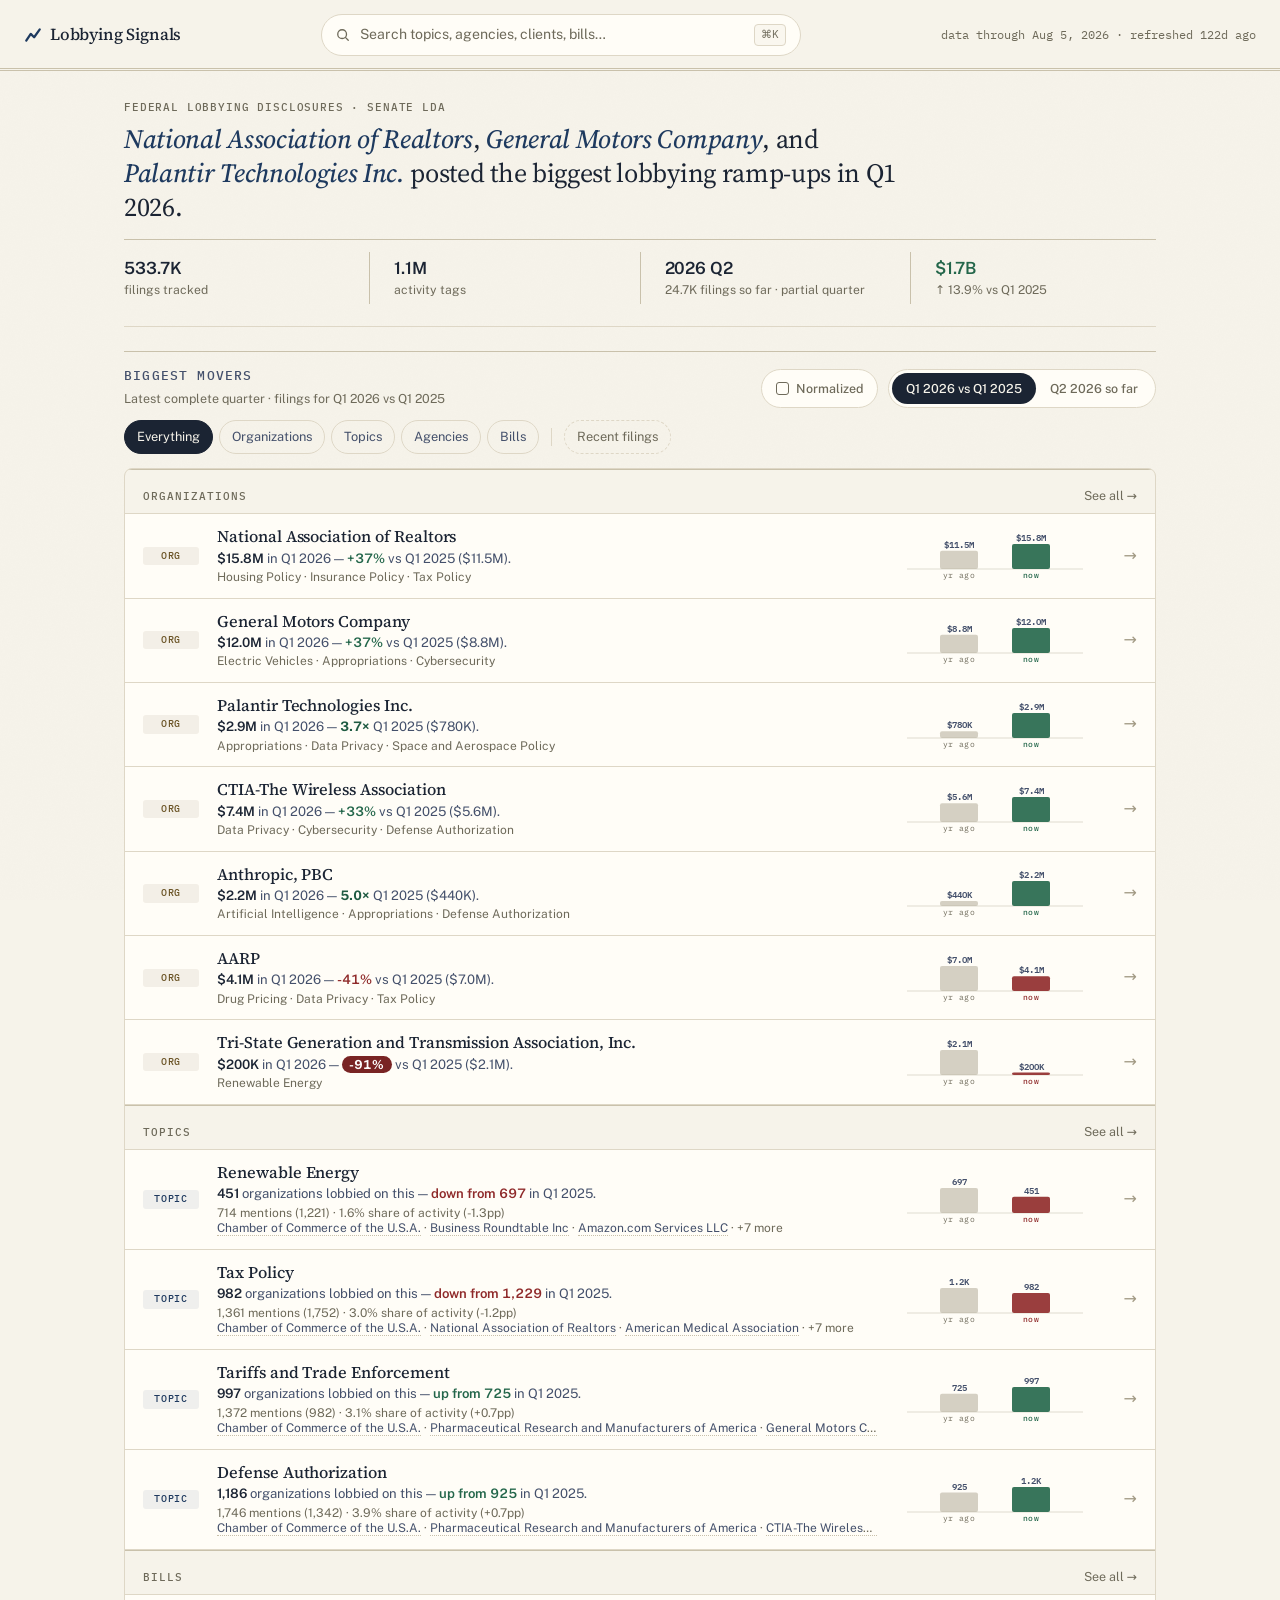
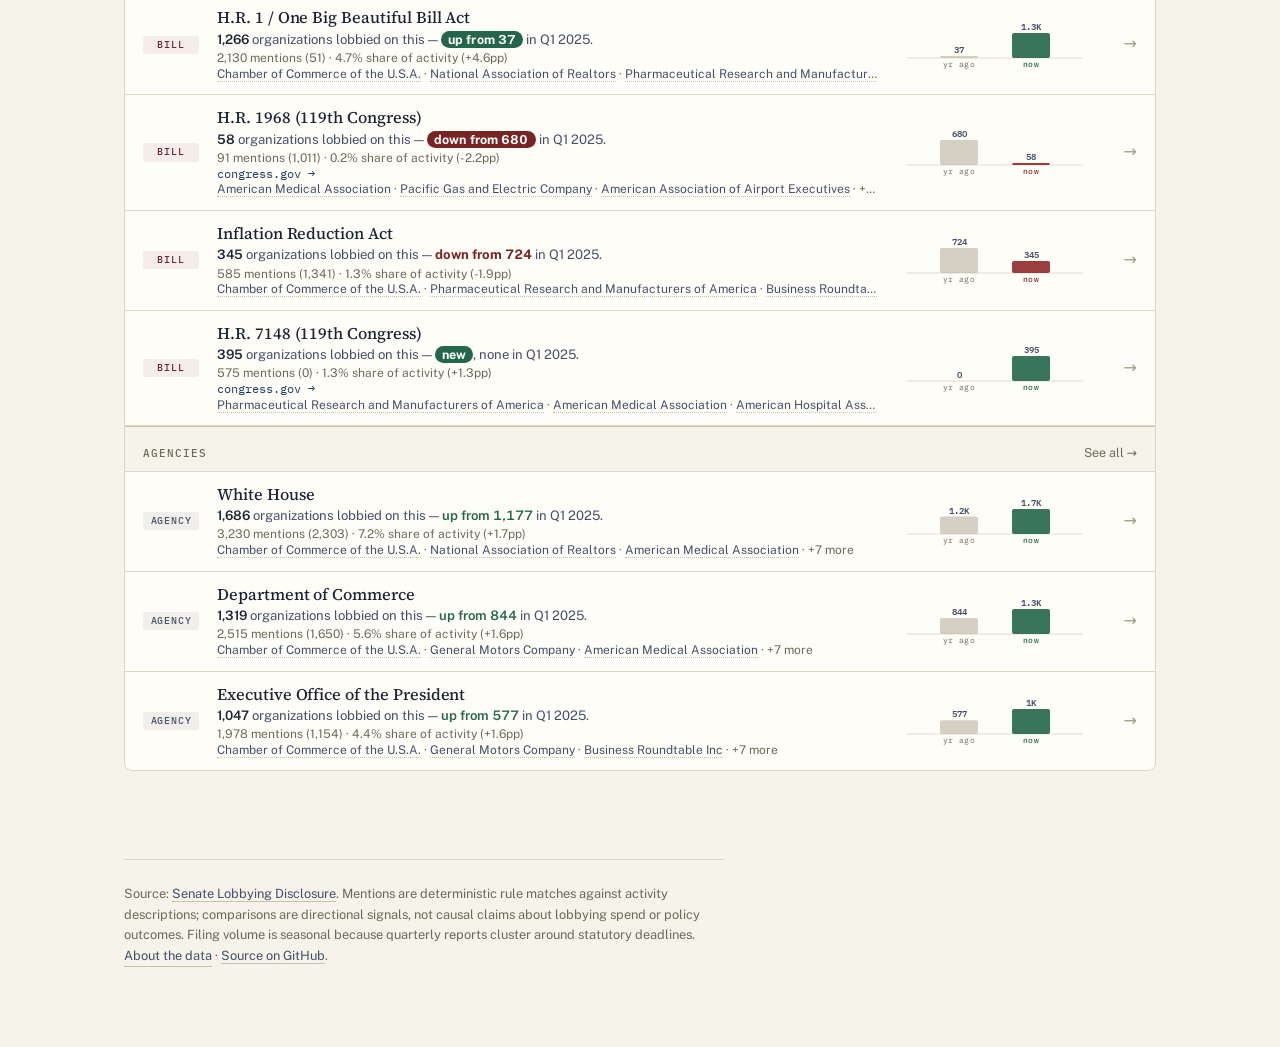
==== commit 5a3a3c7d: "Hero money stat leads with dollars; normalized markers move to tooltips The big value is now the dol" ====
--- a/docs/index.html
+++ b/docs/index.html
@@ -18,7 +18,7 @@
     <link rel="preconnect" href="https://fonts.googleapis.com">
     <link rel="preconnect" href="https://fonts.gstatic.com" crossorigin>
     <link href="https://fonts.googleapis.com/css2?family=Source+Serif+4:opsz,wght@8..60,400;8..60,500;8..60,600&family=Public+Sans:wght@400;500;600;700&family=IBM+Plex+Mono:wght@400;500&display=swap" rel="stylesheet">
-    <link rel="stylesheet" href="styles.css?v=20260805-norm">
+    <link rel="stylesheet" href="styles.css?v=20260805-norm2">
 </head>
 <body>
     <header class="topbar">
@@ -134,6 +134,6 @@
         </div>
     </div>
 
-    <script src="app.js?v=20260805-norm"></script>
+    <script src="app.js?v=20260805-norm2"></script>
 </body>
 </html>
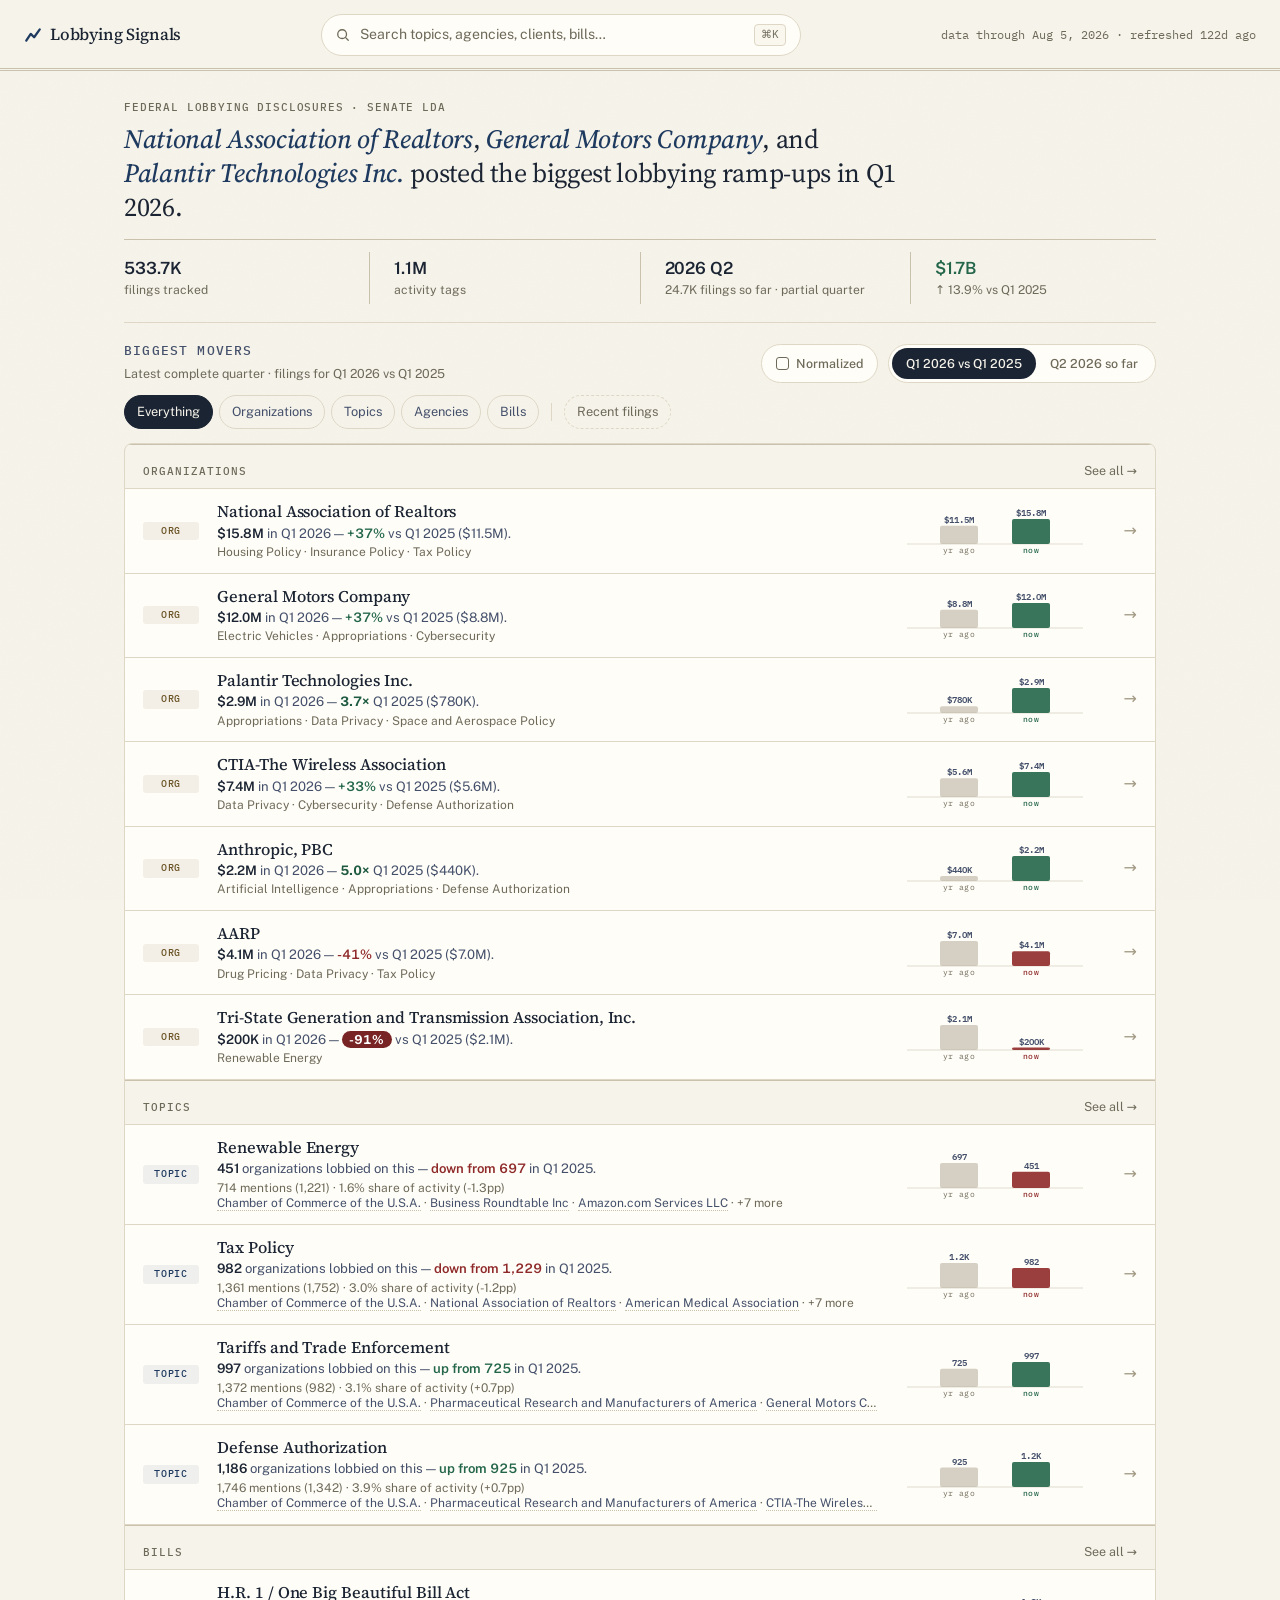
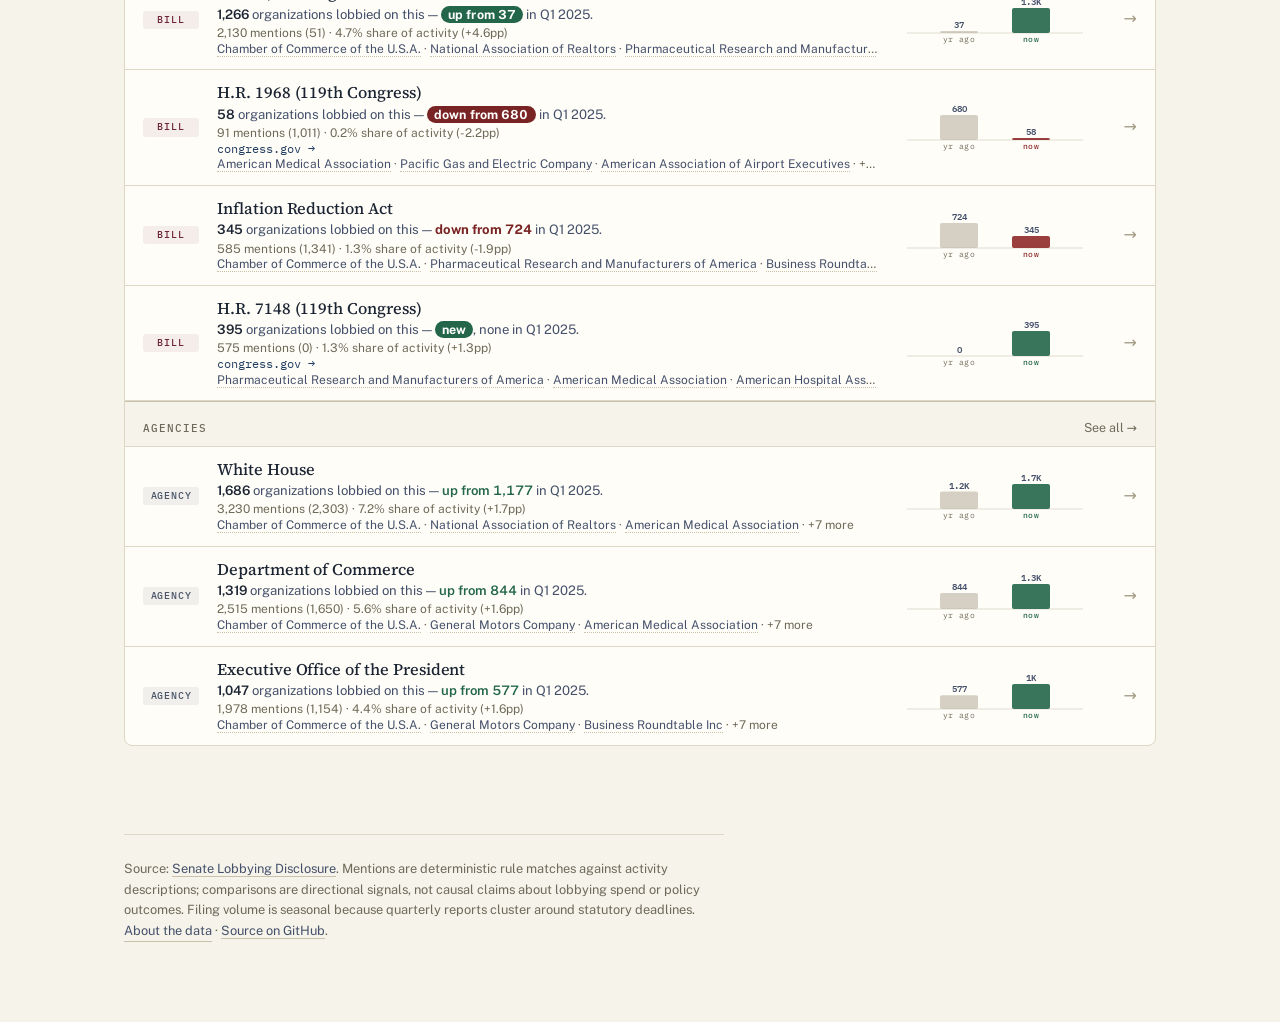
==== commit 6e50ffcd: "Collapse hero/movers gap to a single divider The band between the hero stats and the movers controls" ====
--- a/docs/index.html
+++ b/docs/index.html
@@ -18,7 +18,7 @@
     <link rel="preconnect" href="https://fonts.googleapis.com">
     <link rel="preconnect" href="https://fonts.gstatic.com" crossorigin>
     <link href="https://fonts.googleapis.com/css2?family=Source+Serif+4:opsz,wght@8..60,400;8..60,500;8..60,600&family=Public+Sans:wght@400;500;600;700&family=IBM+Plex+Mono:wght@400;500&display=swap" rel="stylesheet">
-    <link rel="stylesheet" href="styles.css?v=20260805-norm2">
+    <link rel="stylesheet" href="styles.css?v=20260805-norm3">
 </head>
 <body>
     <header class="topbar">
@@ -134,6 +134,6 @@
         </div>
     </div>
 
-    <script src="app.js?v=20260805-norm2"></script>
+    <script src="app.js?v=20260805-norm3"></script>
 </body>
 </html>
--- a/docs/styles.css
+++ b/docs/styles.css
@@ -230,7 +230,7 @@
 /* ─── Hero ─── */
 
 .hero {
-    padding: 28px 0 22px;
+    padding: 28px 0 18px;
     border-bottom: 1px solid var(--line);
 }
 
@@ -305,8 +305,10 @@
 
 /* ─── Movers ─── */
 
+/* The hero's border-bottom is the one divider between sections — no
+   second hairline here, and no stacked padding band. */
 .movers {
-    padding: 24px 0 24px;
+    padding: 18px 0 24px;
 }
 
 .movers-head {
@@ -316,8 +318,6 @@
     gap: 16px;
     flex-wrap: wrap;
     margin-bottom: 12px;
-    padding-top: 14px;
-    border-top: 1px solid var(--line-2);
 }
 
 .movers-title h2 {
@@ -1449,7 +1449,7 @@
 
     .page { padding: 0 16px 60px; }
     .hero { padding: 36px 0 28px; }
-    .movers { padding: 36px 0 24px; }
+    .movers { padding: 20px 0 24px; }
 
     .hero-stats li {
         flex: 0 0 50%;
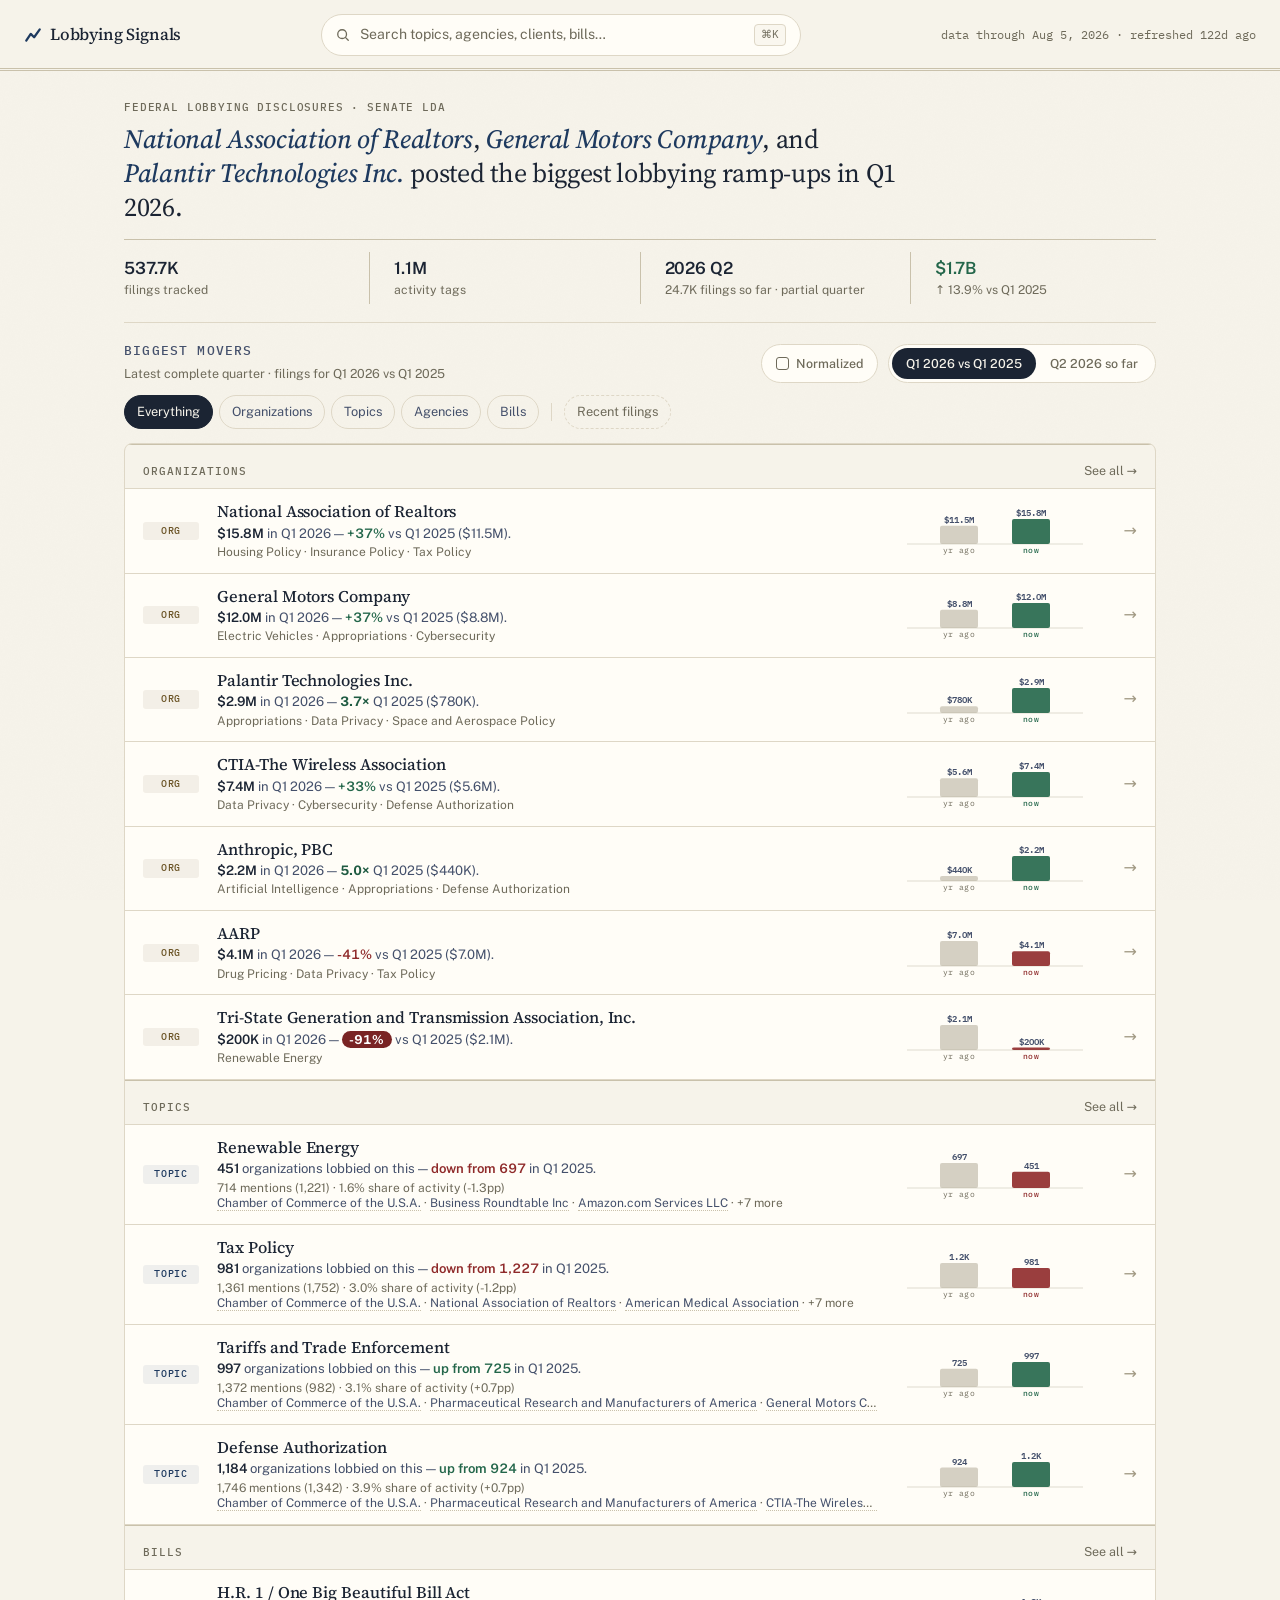
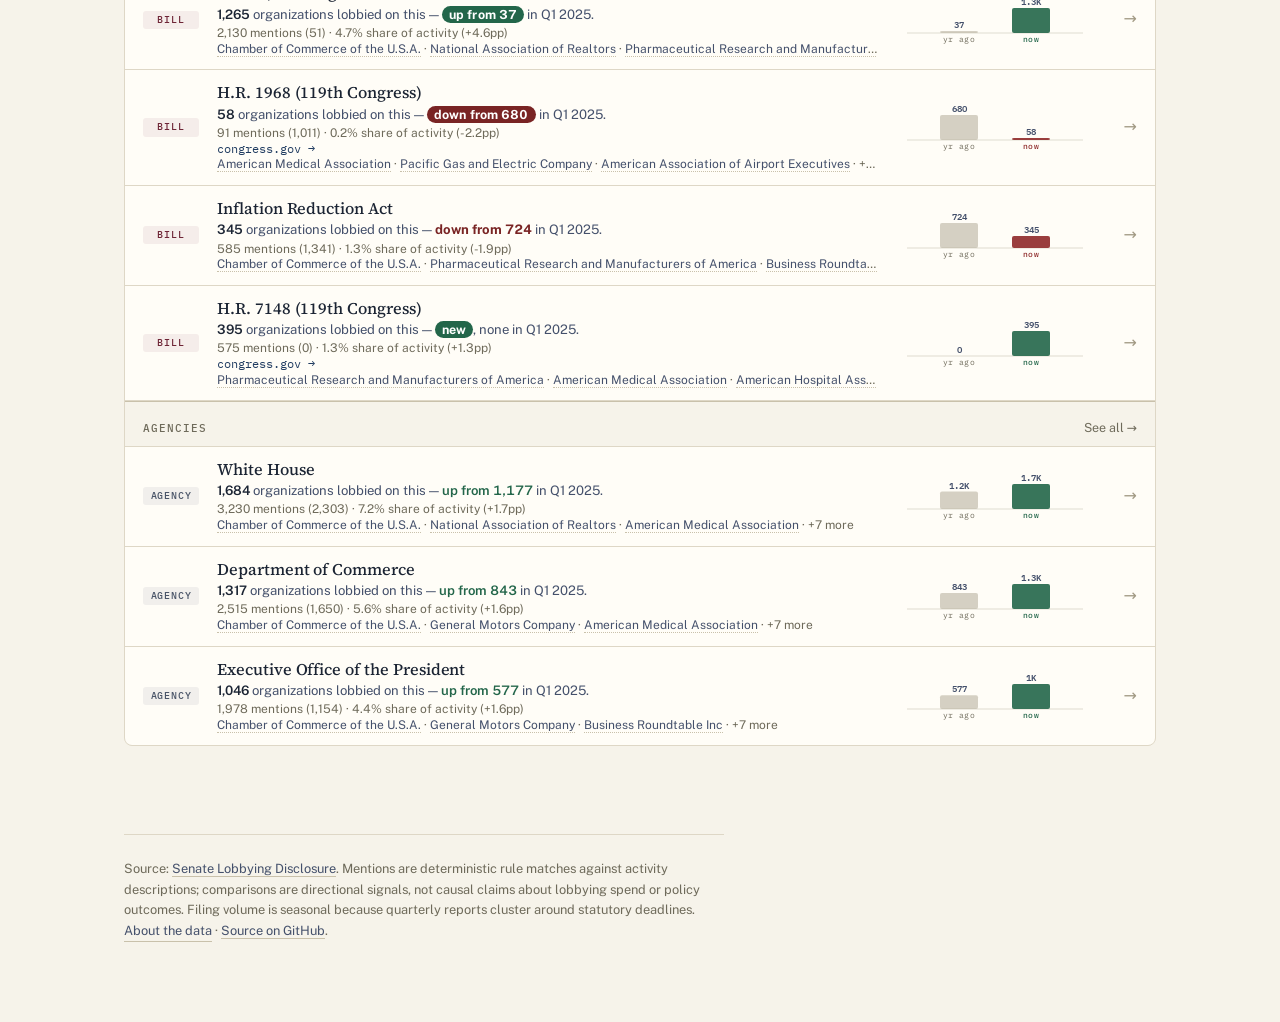
==== commit 58def156: "Rigor pass: general identity rules, weekly coverage check, stale-link salvage Generalizing the Meta " ====
--- a/docs/index.html
+++ b/docs/index.html
@@ -18,7 +18,7 @@
     <link rel="preconnect" href="https://fonts.googleapis.com">
     <link rel="preconnect" href="https://fonts.gstatic.com" crossorigin>
     <link href="https://fonts.googleapis.com/css2?family=Source+Serif+4:opsz,wght@8..60,400;8..60,500;8..60,600&family=Public+Sans:wght@400;500;600;700&family=IBM+Plex+Mono:wght@400;500&display=swap" rel="stylesheet">
-    <link rel="stylesheet" href="styles.css?v=20260805-norm3">
+    <link rel="stylesheet" href="styles.css?v=20260805-identity">
 </head>
 <body>
     <header class="topbar">
@@ -134,6 +134,6 @@
         </div>
     </div>
 
-    <script src="app.js?v=20260805-norm3"></script>
+    <script src="app.js?v=20260805-identity"></script>
 </body>
 </html>
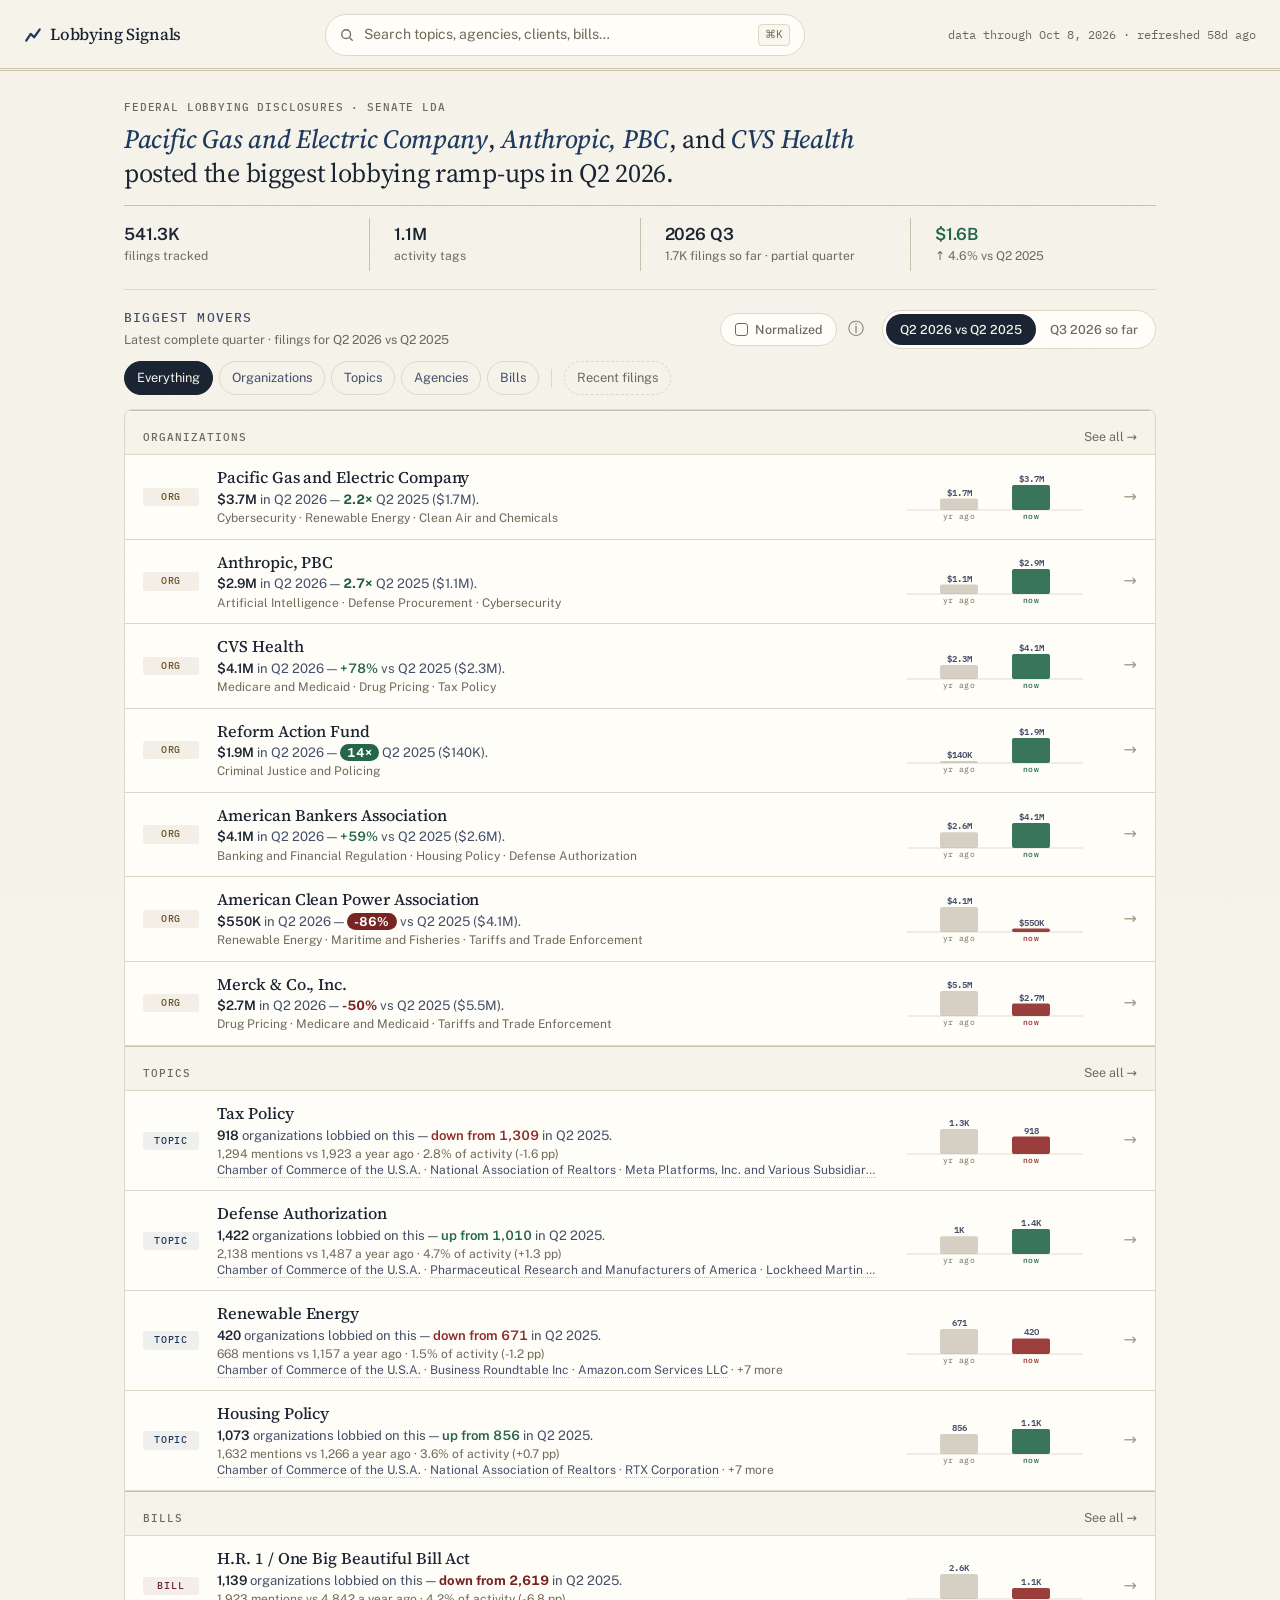
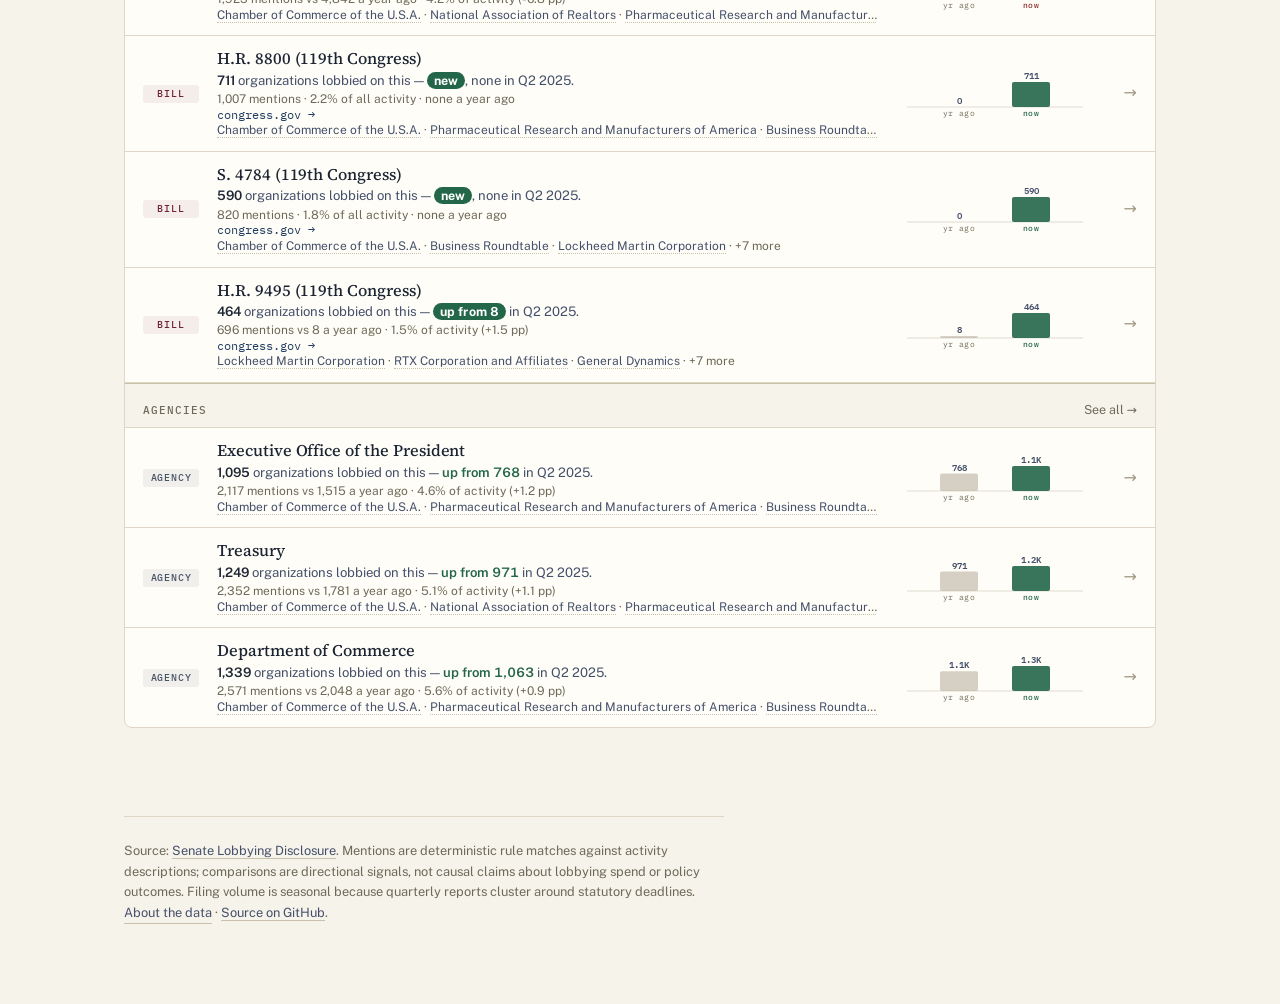
==== commit 57d1bcda: "Organization drawer: year-ago filings, in-house vs firms, reporting method, lobbyists, specific issu" ====
--- a/docs/index.html
+++ b/docs/index.html
@@ -18,7 +18,7 @@
     <link rel="preconnect" href="https://fonts.googleapis.com">
     <link rel="preconnect" href="https://fonts.gstatic.com" crossorigin>
     <link href="https://fonts.googleapis.com/css2?family=Source+Serif+4:opsz,wght@8..60,400;8..60,500;8..60,600&family=Public+Sans:wght@400;500;600;700&family=IBM+Plex+Mono:wght@400;500&display=swap" rel="stylesheet">
-    <link rel="stylesheet" href="styles.css?v=20260805-identity">
+    <link rel="stylesheet" href="styles.css?v=organization-detail">
 </head>
 <body>
     <header class="topbar">
@@ -53,12 +53,16 @@
                     <p class="movers-sub" id="movers-sub">Loading…</p>
                 </div>
                 <div class="movers-controls">
-                    <button class="norm-toggle" id="norm-toggle" type="button" hidden aria-pressed="false">
-                        <span class="norm-box" aria-hidden="true">
-                            <svg viewBox="0 0 10 10"><path d="M1.5 5.5L4 8L8.5 2.5" stroke="currentColor" stroke-width="2" fill="none" stroke-linecap="round" stroke-linejoin="round"/></svg>
-                        </span>
-                        <span class="norm-label">Normalized</span>
-                    </button>
+                    <div class="norm-control" id="norm-control" hidden>
+                        <button class="norm-toggle" id="norm-toggle" type="button" hidden aria-pressed="false" aria-describedby="norm-explainer">
+                            <span class="norm-box" aria-hidden="true">
+                                <svg viewBox="0 0 10 10"><path d="M1.5 5.5L4 8L8.5 2.5" stroke="currentColor" stroke-width="2" fill="none" stroke-linecap="round" stroke-linejoin="round"/></svg>
+                            </span>
+                            <span class="norm-label">Normalized</span>
+                        </button>
+                        <button class="norm-info" id="norm-info" type="button" aria-label="About Normalized" aria-describedby="norm-explainer" aria-controls="norm-explainer" aria-expanded="false">ⓘ</button>
+                        <div class="norm-explainer" id="norm-explainer" role="tooltip" hidden></div>
+                    </div>
                     <div class="seg" id="frame-seg" role="tablist" aria-label="Comparison frame"></div>
                 </div>
             </div>
@@ -75,7 +79,7 @@
         </section>
 
         <footer class="footnote">
-            <p>Source: <a href="https://lda.senate.gov/filings/public/filing/search/" rel="noopener">Senate Lobbying Disclosure</a>. Mentions are deterministic rule matches against activity descriptions; comparisons are directional signals, not causal claims about lobbying spend or policy outcomes. Filing volume is seasonal because quarterly reports cluster around statutory deadlines. <button class="footnote-link" type="button" data-open-about>About the data</button> · <a href="https://github.com/umqadir/lobbying-signals" rel="noopener">Source on GitHub</a>.</p>
+            <p>Source: <a href="https://lda.gov/filings/public/filing/search/" rel="noopener">Senate Lobbying Disclosure</a>. Mentions are deterministic rule matches against activity descriptions; comparisons are directional signals, not causal claims about lobbying spend or policy outcomes. Filing volume is seasonal because quarterly reports cluster around statutory deadlines. <button class="footnote-link" type="button" data-open-about>About the data</button> · <a href="https://github.com/umqadir/lobbying-signals" rel="noopener">Source on GitHub</a>.</p>
         </footer>
     </main>
 
@@ -90,7 +94,7 @@
             </header>
             <div class="about-body">
                 <p><strong>What this is.</strong> A signal tracker over federal lobbying disclosures filed with the Senate under the Lobbying Disclosure Act (LDA). It shows which organizations, topics, agencies, and bills are gaining or losing lobbying attention.</p>
-                <p><strong>Where the data comes from.</strong> Quarterly activity reports from the official <a href="https://lda.senate.gov/filings/public/filing/search/" rel="noopener">Senate LDA database</a>, refreshed daily. Coverage: <span id="about-coverage">several years of filings</span>. Every example filing links back to the official Senate record.</p>
+                <p><strong>Where the data comes from.</strong> Quarterly activity reports from the official <a href="https://lda.gov/filings/public/filing/search/" rel="noopener">Senate LDA database</a>, refreshed daily. Coverage: <span id="about-coverage">several years of filings</span>. Every example filing links back to the official Senate record.</p>
                 <p><strong>What a “mention” is.</strong> Each filing describes its lobbying activities in free text. Versioned, deterministic rules (no AI model calls) tag those descriptions with topics, agencies, and legislation. One activity description that matches a tag = one mention. A single filing can produce many mentions. Bill numbers are scoped to their Congress (an “H.R. 1” from 2017 and one from 2025 are different laws), and a law's number, short name, and public-law number are counted as one bill.</p>
                 <p><strong>How comparisons work.</strong> Every view uses the same two comparison frames, both year-over-year and both based on report quarters (LDA disclosure is a quarterly regime — rolling day-windows would mostly measure filing-clerk timing). The default frame compares the latest <em>complete</em> report quarter against the same quarter a year earlier — like-for-like, since lobbying is seasonal. The second frame is a freshness lens: the current, still-filling quarter's reports so far, against reports for the same quarter last year that had been posted by the same point in the filing cycle. Early in a cycle that sample is small — the filing counts are shown so you can judge. “Share” is a tag's slice of all tagged mentions in a frame, which controls for volume swings.</p>
                 <p><strong>Normalized view.</strong> The Normalized tickbox restates aggregate dollar figures in constant dollars (CPI-U, base = the latest complete calendar year, each quarter deflated by its own factor) and switches mention histories to each quarter's share of all tagged activity. Both remove background growth — overall inflation and rising filing volume — so what's left is relative shift. Individual filing records always show as-filed amounts.</p>
@@ -134,6 +138,6 @@
         </div>
     </div>
 
-    <script src="app.js?v=20260805-identity"></script>
+    <script src="app.js?v=organization-detail"></script>
 </body>
 </html>
--- a/docs/styles.css
+++ b/docs/styles.css
@@ -373,8 +373,36 @@
 }
 .seg-btn:disabled:hover { color: var(--ink-4); }
 
-/* Normalization tickbox — sits beside the frame toggle; the explanation
-   lives in its title tooltip, not on-screen. */
+/* Normalization control and category-specific explanation. */
+.norm-control { display: inline-flex; align-items: center; gap: 3px; position: relative; }
+.norm-control[hidden], .norm-explainer[hidden] { display: none; }
+.norm-info {
+    width: 32px;
+    min-height: 32px;
+    flex: none;
+    border: none;
+    border-radius: var(--radius-pill);
+    background: transparent;
+    color: var(--ink-3);
+    font-size: 1rem;
+}
+.norm-info:hover { color: var(--ink); background: var(--accent-soft); }
+.norm-explainer {
+    position: absolute;
+    left: 0;
+    top: calc(100% + 7px);
+    z-index: 20;
+    width: min(300px, calc(100vw - 36px));
+    padding: 10px 12px;
+    border: 1px solid var(--line);
+    border-radius: var(--radius);
+    background: var(--paper);
+    box-shadow: var(--shadow);
+    color: var(--ink-2);
+    font-size: 0.78rem;
+    line-height: 1.5;
+}
+.norm-explainer p + p { margin-top: 6px; }
 .norm-toggle {
     display: inline-flex;
     align-items: center;
@@ -1512,3 +1540,50 @@
         transition-duration: 0.01ms !important;
     }
 }
+
+/* Lazy organization filing detail */
+.org-comparison {
+    display: grid;
+    grid-template-columns: repeat(2, minmax(0, 1fr));
+    gap: 20px;
+}
+.org-quarter { min-width: 0; overflow-wrap: anywhere; }
+.org-quarter-label {
+    font: 600 0.78rem var(--mono);
+    color: var(--ink);
+    margin: 0 0 12px;
+}
+.org-split-line { font-size: 0.84rem; line-height: 1.6; margin: 0 0 6px; }
+.org-firm, .org-position, .org-issue, .org-filing {
+    padding: 10px 0;
+    border-bottom: 1px solid var(--line);
+    font-size: 0.84rem;
+}
+.org-firm-amount { display: block; font: 0.75rem var(--mono); color: var(--ink-3); margin-top: 4px; }
+.org-firm-status {
+    display: inline-block;
+    margin-left: 6px;
+    font: 0.65rem var(--mono);
+    text-transform: uppercase;
+}
+.org-firm-status.new { color: var(--up); }
+.org-firm-status.dropped { color: var(--down); }
+.org-method-warning {
+    color: var(--cat-org);
+    background: var(--cat-org-soft);
+    border-left: 2px solid var(--cat-org);
+    padding: 7px 10px;
+    margin: 10px 0;
+    font-size: 0.8rem;
+    line-height: 1.5;
+}
+.org-position-classes { font: 0.73rem/1.7 var(--mono); margin-top: 10px; }
+.org-disclosure-text, .org-text-expand { font-size: 0.84rem; line-height: 1.65; white-space: pre-wrap; }
+.org-disclosure-text { margin: 6px 0; }
+.org-text-expand summary { cursor: pointer; color: var(--ink-3); }
+.org-text-expand[open] summary { font-size: 0.75rem; }
+.org-filing-amount { font: 0.8rem var(--mono); margin: 6px 0; }
+@media (max-width: 480px) {
+    .org-comparison { grid-template-columns: minmax(0, 1fr); gap: 18px; }
+    .org-quarter + .org-quarter { border-top: 1px solid var(--line); padding-top: 14px; }
+}
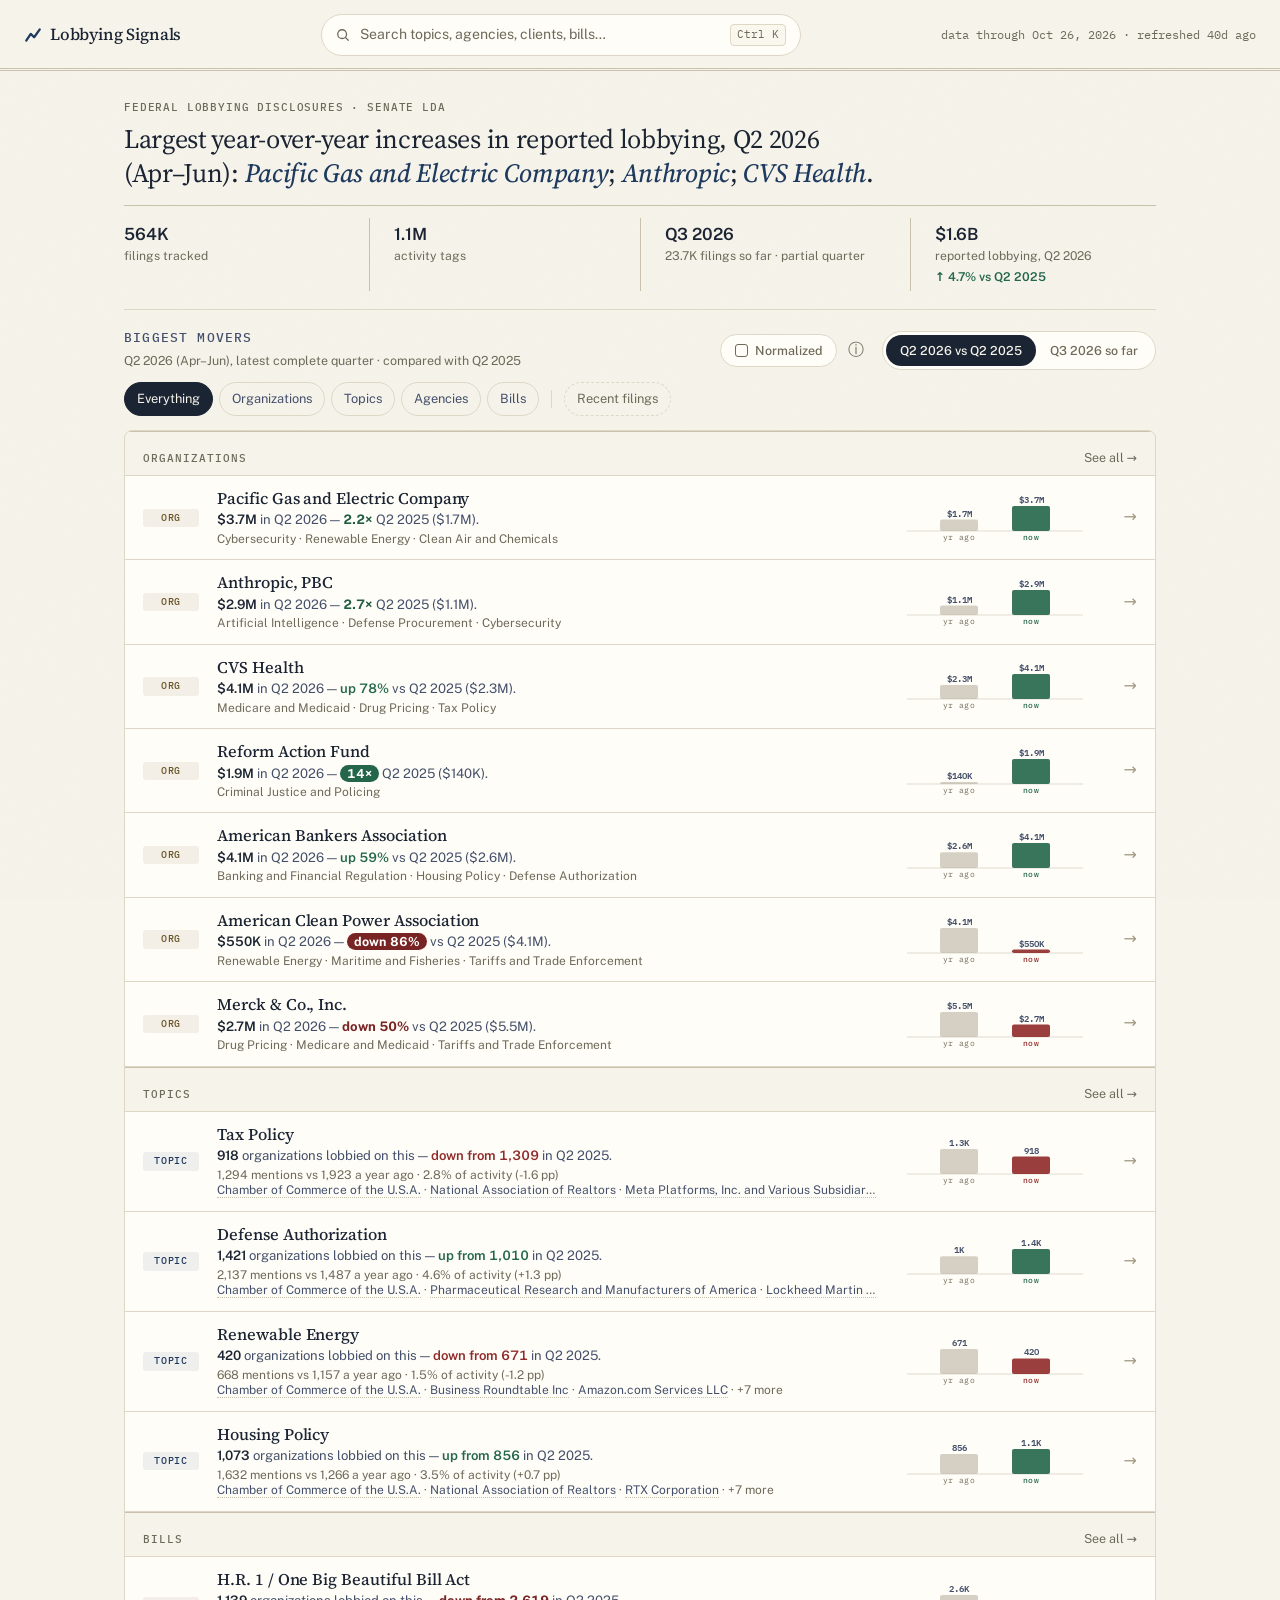
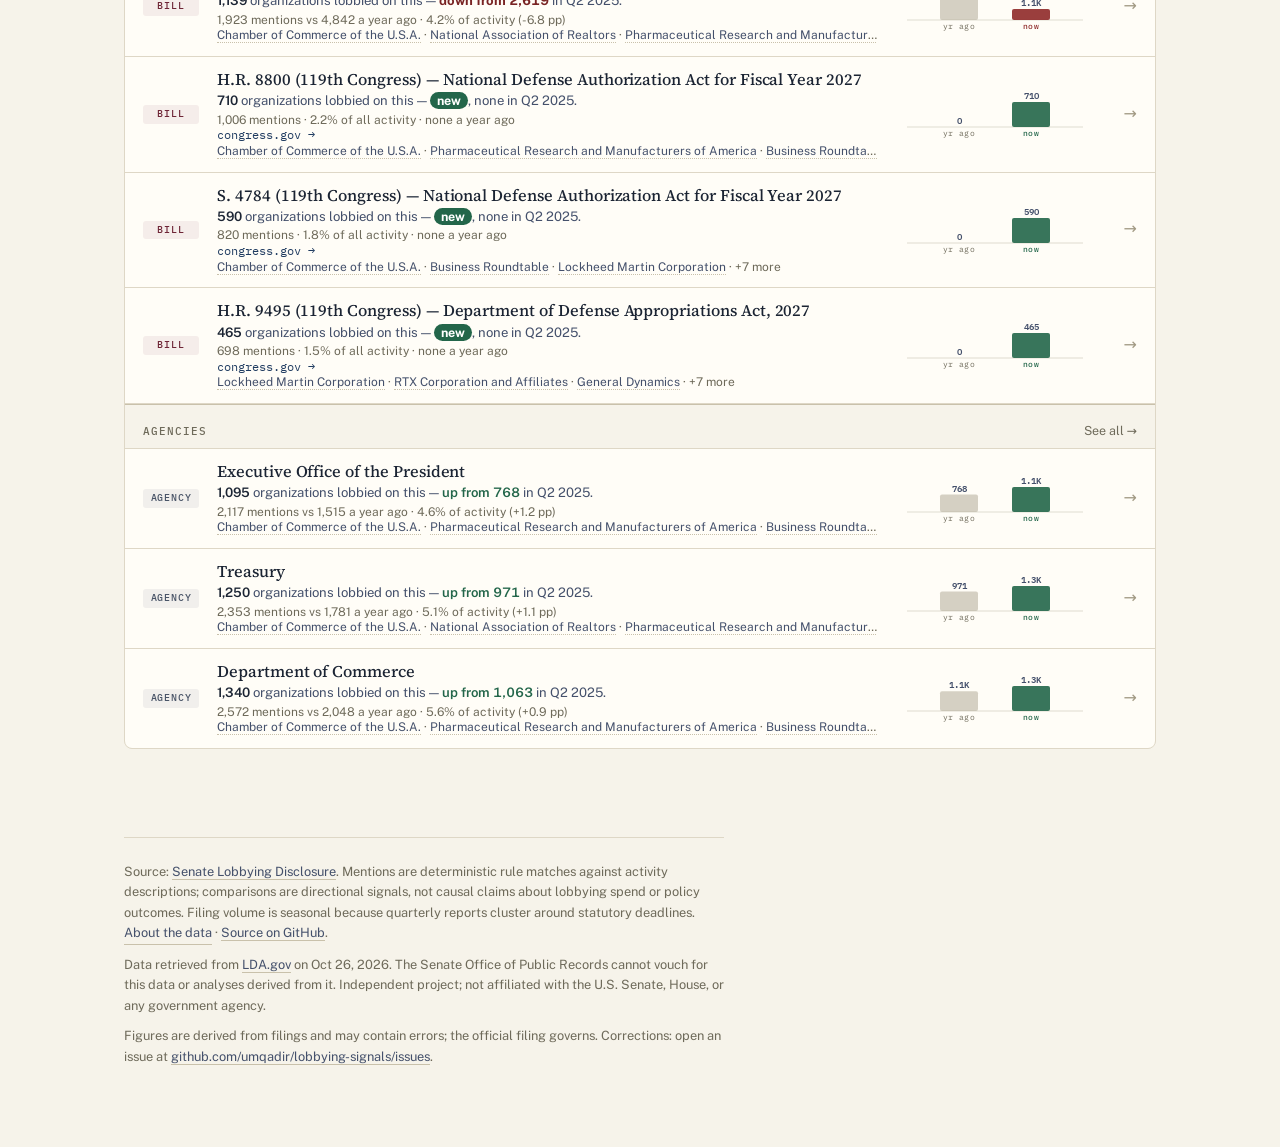
==== commit 612691a5: "Frontend pre-launch fixes: escaping, LDA terms, history, mobile, a11y - fmt.esc escapes & < > " ' so" ====
--- a/docs/index.html
+++ b/docs/index.html
@@ -4,21 +4,28 @@
     <meta charset="UTF-8">
     <meta name="viewport" content="width=device-width, initial-scale=1.0">
     <title>Lobbying Signals</title>
-    <meta name="description" content="What's moving in federal lobbying — tracked from Senate LDA disclosures.">
+    <meta name="description" content="Quarterly changes in federal lobbying by organization, topic, agency, and bill, from Lobbying Disclosure Act filings.">
     <meta property="og:type" content="website">
     <meta property="og:title" content="Lobbying Signals">
-    <meta property="og:description" content="What's moving in federal lobbying — tracked from Senate LDA disclosures.">
+    <meta property="og:description" content="Quarterly changes in federal lobbying by organization, topic, agency, and bill, from Lobbying Disclosure Act filings.">
     <meta property="og:url" content="https://umqadir.github.io/lobbying-signals/">
+    <meta property="og:site_name" content="Lobbying Signals">
     <meta property="og:image" content="https://umqadir.github.io/lobbying-signals/social-preview.png">
+    <meta property="og:image:width" content="2400">
+    <meta property="og:image:height" content="1260">
+    <meta property="og:image:alt" content="Lobbying Signals: quarterly changes in federal lobbying disclosures">
     <meta name="twitter:card" content="summary_large_image">
     <meta name="twitter:title" content="Lobbying Signals">
-    <meta name="twitter:description" content="What's moving in federal lobbying — tracked from Senate LDA disclosures.">
+    <meta name="twitter:description" content="Quarterly changes in federal lobbying by organization, topic, agency, and bill, from Lobbying Disclosure Act filings.">
     <meta name="twitter:image" content="https://umqadir.github.io/lobbying-signals/social-preview.png">
+    <meta name="twitter:image:alt" content="Lobbying Signals: quarterly changes in federal lobbying disclosures">
     <link rel="icon" href="data:image/svg+xml,%3Csvg xmlns='http://www.w3.org/2000/svg' viewBox='0 0 16 16'%3E%3Cpath d='M2 13L6 7L9 10L14 3' stroke='%231e3a5f' stroke-width='2' fill='none' stroke-linecap='round' stroke-linejoin='round'/%3E%3C/svg%3E">
+    <link rel="icon" href="favicon.ico" sizes="32x32">
+    <link rel="apple-touch-icon" href="apple-touch-icon.png">
     <link rel="preconnect" href="https://fonts.googleapis.com">
     <link rel="preconnect" href="https://fonts.gstatic.com" crossorigin>
     <link href="https://fonts.googleapis.com/css2?family=Source+Serif+4:opsz,wght@8..60,400;8..60,500;8..60,600&family=Public+Sans:wght@400;500;600;700&family=IBM+Plex+Mono:wght@400;500&display=swap" rel="stylesheet">
-    <link rel="stylesheet" href="styles.css?v=organization-detail">
+    <link rel="stylesheet" href="styles.css?v=2026-10-26">
 </head>
 <body>
     <header class="topbar">
@@ -44,6 +51,7 @@
             <p class="hero-eyebrow">Federal lobbying disclosures · Senate LDA</p>
             <h1 class="hero-headline" id="hero-headline">Loading the latest signals…</h1>
             <ul class="hero-stats" id="hero-stats"></ul>
+            <p class="hero-asof" id="hero-asof" hidden></p>
         </section>
 
         <section class="movers">
@@ -63,51 +71,54 @@
                         <button class="norm-info" id="norm-info" type="button" aria-label="About Normalized" aria-describedby="norm-explainer" aria-controls="norm-explainer" aria-expanded="false">ⓘ</button>
                         <div class="norm-explainer" id="norm-explainer" role="tooltip" hidden></div>
                     </div>
-                    <div class="seg" id="frame-seg" role="tablist" aria-label="Comparison frame"></div>
+                    <div class="seg" id="frame-seg" role="group" aria-label="Comparison period"></div>
                 </div>
             </div>
-            <div class="cat-row" id="cat-row" role="tablist" aria-label="Categories">
-                <button class="cat-pill active" data-cat="all" type="button">Everything</button>
-                <button class="cat-pill" data-cat="clients" type="button" id="cat-pill-clients">Organizations</button>
-                <button class="cat-pill" data-cat="topics" type="button">Topics</button>
-                <button class="cat-pill" data-cat="entities" type="button">Agencies</button>
-                <button class="cat-pill" data-cat="legislation" type="button">Bills</button>
-                <span class="cat-row-sep"></span>
-                <button class="cat-pill ghost" data-cat="recent" type="button">Recent filings</button>
+            <div class="cat-row" id="cat-row" role="group" aria-label="Category">
+                <button class="cat-pill active" data-cat="all" type="button" aria-pressed="true">Everything</button>
+                <button class="cat-pill" data-cat="clients" type="button" id="cat-pill-clients" aria-pressed="false">Organizations</button>
+                <button class="cat-pill" data-cat="topics" type="button" aria-pressed="false">Topics</button>
+                <button class="cat-pill" data-cat="entities" type="button" aria-pressed="false">Agencies</button>
+                <button class="cat-pill" data-cat="legislation" type="button" aria-pressed="false">Bills</button>
+                <span class="cat-row-sep" aria-hidden="true"></span>
+                <button class="cat-pill ghost" data-cat="recent" type="button" aria-pressed="false">Recent filings</button>
             </div>
             <ol class="mover-list" id="mover-list"></ol>
         </section>
 
         <footer class="footnote">
             <p>Source: <a href="https://lda.gov/filings/public/filing/search/" rel="noopener">Senate Lobbying Disclosure</a>. Mentions are deterministic rule matches against activity descriptions; comparisons are directional signals, not causal claims about lobbying spend or policy outcomes. Filing volume is seasonal because quarterly reports cluster around statutory deadlines. <button class="footnote-link" type="button" data-open-about>About the data</button> · <a href="https://github.com/umqadir/lobbying-signals" rel="noopener">Source on GitHub</a>.</p>
+            <p>Data retrieved from <a href="https://lda.gov/" rel="noopener">LDA.gov</a><span data-retrieved></span>. The Senate Office of Public Records cannot vouch for this data or analyses derived from it. Independent project; not affiliated with the U.S. Senate, House, or any government agency.</p>
+            <p>Figures are derived from filings and may contain errors; the official filing governs. Corrections: open an issue at <a href="https://github.com/umqadir/lobbying-signals/issues" rel="noopener">github.com/umqadir/lobbying-signals/issues</a>.</p>
         </footer>
     </main>
 
     <div class="about" id="about" aria-hidden="true">
         <div class="about-scrim" data-close-about></div>
-        <div class="about-card" role="dialog" aria-modal="true" aria-label="About the data">
+        <div class="about-card" role="dialog" aria-modal="true" aria-labelledby="about-title" tabindex="-1">
             <header class="about-head">
-                <h2>About the data</h2>
+                <h2 id="about-title">About the data</h2>
                 <button class="drawer-close" type="button" data-close-about aria-label="Close">
                     <svg viewBox="0 0 16 16" aria-hidden="true"><path d="M4 4L12 12M12 4L4 12" stroke="currentColor" stroke-width="1.5" stroke-linecap="round"/></svg>
                 </button>
             </header>
             <div class="about-body">
-                <p><strong>What this is.</strong> A signal tracker over federal lobbying disclosures filed with the Senate under the Lobbying Disclosure Act (LDA). It shows which organizations, topics, agencies, and bills are gaining or losing lobbying attention.</p>
-                <p><strong>Where the data comes from.</strong> Quarterly activity reports from the official <a href="https://lda.gov/filings/public/filing/search/" rel="noopener">Senate LDA database</a>, refreshed daily. Coverage: <span id="about-coverage">several years of filings</span>. Every example filing links back to the official Senate record.</p>
-                <p><strong>What a “mention” is.</strong> Each filing describes its lobbying activities in free text. Versioned, deterministic rules (no AI model calls) tag those descriptions with topics, agencies, and legislation. One activity description that matches a tag = one mention. A single filing can produce many mentions. Bill numbers are scoped to their Congress (an “H.R. 1” from 2017 and one from 2025 are different laws), and a law's number, short name, and public-law number are counted as one bill.</p>
-                <p><strong>How comparisons work.</strong> Every view uses the same two comparison frames, both year-over-year and both based on report quarters (LDA disclosure is a quarterly regime — rolling day-windows would mostly measure filing-clerk timing). The default frame compares the latest <em>complete</em> report quarter against the same quarter a year earlier — like-for-like, since lobbying is seasonal. The second frame is a freshness lens: the current, still-filling quarter's reports so far, against reports for the same quarter last year that had been posted by the same point in the filing cycle. Early in a cycle that sample is small — the filing counts are shown so you can judge. “Share” is a tag's slice of all tagged mentions in a frame, which controls for volume swings.</p>
-                <p><strong>Normalized view.</strong> The Normalized tickbox restates aggregate dollar figures in constant dollars (CPI-U, base = the latest complete calendar year, each quarter deflated by its own factor) and switches mention histories to each quarter's share of all tagged activity. Both remove background growth — overall inflation and rising filing volume — so what's left is relative shift. Individual filing records always show as-filed amounts.</p>
-                <p><strong>Confidence.</strong> A rule-based label reflecting how much volume sits behind a signal and how far its share moved against the year-ago quarter — not a statistical test.</p>
-                <p><strong>Honest limitations.</strong> Directional signals, not causal claims. Filing income is reported per filing, not per issue, so income figures associate a filing's whole income with each of its tags. The newest quarter is always partially reported until well after the statutory deadline. Rule-based tagging misses paraphrases a human would catch. Amendments and termination reports are ingested alongside original quarterly reports; when a filer amends or terminates a report, its latest filing supersedes the original for that filer's report period, so corrected figures (including a final terminating quarter) are what's shown here, not the as-originally-filed numbers. A very small number of filings verified by hand against the Senate record to report figures that are not U.S.-dollar lobbying spend (for example, amounts a filing itself denominates in a self-issued currency) are excluded, with the reason and evidence documented in the source code.</p>
-                <p><strong>Organization spend.</strong> The Organizations view tracks reported dollars rather than mention counts: each client's filing income/expenses, summed per organization per report quarter, under the same two frames as everything else (a quarter counts as complete roughly six weeks past its statutory filing deadline, so late filers don't read as a false drop). Name variants for the same organization (legal-suffix differences, "on behalf of" filers, former names) are folded together. These are quarterly LDA totals, not issue-allocated — an organization's total isn't split across the topics it lobbied on.</p>
+                <p><strong>What this is.</strong> A tracker of federal lobbying disclosures filed with the Senate under the Lobbying Disclosure Act (LDA). It shows which organizations, topics, agencies, and bills have more or less reported lobbying activity than a year earlier.</p>
+                <p><strong>Where the data comes from.</strong> Quarterly activity reports from the official <a href="https://lda.gov/filings/public/filing/search/" rel="noopener">Senate LDA database</a>, refreshed daily. Coverage: <span id="about-coverage">several years of filings</span>. Every example filing links to the official Senate record.</p>
+                <p><strong>What a “mention” is.</strong> Each filing describes its lobbying activities in free text. Versioned, deterministic rules (no AI model calls) tag those descriptions with topics, agencies, and legislation. One activity description that matches a tag counts as one mention, so a single filing can produce many mentions. Bill numbers are scoped to their Congress (an “H.R. 1” from 2017 and one from 2025 are different laws), and a law's number, short name, and public-law number are counted as one bill.</p>
+                <p><strong>How comparisons work.</strong> Every view uses the same two comparison periods. Both are year-over-year and both use report quarters (Q1 = Jan–Mar, Q2 = Apr–Jun, Q3 = Jul–Sep, Q4 = Oct–Dec). LDA reports are filed quarterly and most arrive just before each deadline, so comparing rolling date windows would mostly measure when reports were filed. The default view compares the latest complete report quarter with the same quarter a year earlier; lobbying is seasonal, so same-quarter comparisons are like for like. The second view covers the most recent quarter, whose reports are still arriving: reports filed so far are compared with reports for the same quarter last year that had been filed by the same date. Early in a filing period that sample is small, and filing counts are shown for both sides. “Share” is a tag's percentage of all tagged mentions in a period, which adjusts for changes in total volume.</p>
+                <p><strong>Normalized view.</strong> The Normalized tickbox restates aggregate dollar figures in constant dollars (CPI-U, base = the latest complete calendar year, each quarter deflated by its own factor) and switches mention histories to each quarter's share of all tagged activity. This removes the effect of overall inflation and of growth in total filing volume. Individual filing records always show as-filed amounts.</p>
+                <p><strong>Confidence.</strong> A rule-based label based on how much volume sits behind a change and how far its share moved against the year-ago quarter. It is not a statistical test.</p>
+                <p><strong>Limitations.</strong> These are descriptive comparisons, not causal claims. Income is reported per filing, not per issue, so income figures attribute a filing's whole income to each of its tags. The newest quarter is incomplete until well after the statutory deadline. Rule-based tagging misses paraphrases a person would catch. Amendments and termination reports are included: when a filer amends or terminates a report, its latest filing replaces the original for that report period, so the figures shown are the corrected ones, not the amounts originally filed. A small number of filings report amounts that are not U.S.-dollar lobbying spending (for example, an amount stated in a currency the filer issued itself). These were checked by hand against the Senate record and are excluded; the reasons and evidence are documented in the source code.</p>
+                <p><strong>Organization spend.</strong> The Organizations view tracks reported dollars rather than mention counts: each client's reported income or expenses, summed per organization per report quarter, under the same two comparison periods as everything else. A quarter counts as complete about six weeks after its statutory filing deadline, so late filings do not appear as a decline. Name variants for the same organization (legal-suffix differences, "on behalf of" filers, former names) are combined. These are quarterly LDA totals and are not divided among the topics an organization lobbied on.</p>
+                <p><strong>Source terms and corrections.</strong> Data retrieved from <a href="https://lda.gov/" rel="noopener">LDA.gov</a><span data-retrieved></span>. The Senate Office of Public Records cannot vouch for this data or analyses derived from it. Independent project; not affiliated with the U.S. Senate, House, or any government agency. Figures are derived from filings and may contain errors; the official filing governs. Corrections: open an issue at <a href="https://github.com/umqadir/lobbying-signals/issues" rel="noopener">github.com/umqadir/lobbying-signals/issues</a>.</p>
             </div>
         </div>
     </div>
 
-    <aside class="drawer" id="drawer" aria-hidden="true" aria-label="Detail panel">
+    <div class="drawer" id="drawer" aria-hidden="true">
         <div class="drawer-scrim" data-close-drawer></div>
-        <div class="drawer-card">
+        <div class="drawer-card" id="drawer-card" role="dialog" aria-modal="true" aria-label="Detail panel" tabindex="-1">
             <header class="drawer-head">
                 <div class="drawer-trail" id="drawer-trail"></div>
                 <button class="drawer-close" type="button" data-close-drawer aria-label="Close detail panel">
@@ -116,7 +127,7 @@
             </header>
             <div class="drawer-body" id="drawer-body"></div>
         </div>
-    </aside>
+    </div>
 
     <div class="palette" id="palette" aria-hidden="true">
         <div class="palette-scrim" data-close-palette></div>
@@ -138,6 +149,6 @@
         </div>
     </div>
 
-    <script src="app.js?v=organization-detail"></script>
+    <script src="app.js?v=2026-10-26"></script>
 </body>
 </html>
--- a/docs/styles.css
+++ b/docs/styles.css
@@ -302,6 +302,22 @@
 
 .hero-stats .stat-trend.up { color: var(--up); }
 .hero-stats .stat-trend.down { color: var(--down); }
+.hero-stats .stat-change { font-weight: 600; }
+
+/* Phones: the top bar's "data through" date moves under the hero. */
+.hero-asof {
+    display: none;
+    margin-top: 12px;
+    font-family: var(--mono);
+    font-size: 0.72rem;
+    color: var(--ink-3);
+}
+.hero-asof[hidden] { display: none !important; }
+
+/* No physical keyboard shortcut on touch-only devices. */
+@media (hover: none) and (pointer: coarse) {
+    .search-trigger-kbd { display: none; }
+}
 
 /* ─── Movers ─── */
 
@@ -799,6 +815,8 @@
     max-width: 75ch;
 }
 
+.footnote p + p { margin-top: 10px; }
+
 .footnote a {
     color: var(--ink-2);
     border-bottom: 1px solid var(--line-2);
@@ -950,6 +968,7 @@
 }
 
 .drawer[aria-hidden="false"] .drawer-card { transform: translateX(0); }
+.drawer-card:focus, .about-card:focus { outline: none; }
 
 .drawer-head {
     display: flex;
@@ -1131,7 +1150,7 @@
 }
 
 .detail-section-title .count {
-    color: var(--ink-4);
+    color: var(--ink-3);
     font-weight: 400;
 }
 
@@ -1246,6 +1265,15 @@
     background: var(--accent-soft);
 }
 
+/* Tags with no activity in the selected period: plain text, not a link. */
+.detail-tag-static,
+.detail-tag-static:hover {
+    background: transparent;
+    border-color: var(--line);
+    color: var(--ink-3);
+    cursor: default;
+}
+
 .detail-empty {
     color: var(--ink-3);
     font-size: 0.88rem;
@@ -1255,7 +1283,7 @@
 /* Filing detail-specific */
 .filing-row {
     display: grid;
-    grid-template-columns: 1fr auto;
+    grid-template-columns: minmax(0, 1fr) auto;
     gap: 12px;
     padding: 12px 0;
     border-bottom: 1px solid var(--line);
@@ -1474,6 +1502,7 @@
         max-width: none;
     }
     .topbar-meta { display: none; }
+    .hero-asof { display: block; }
 
     .page { padding: 0 16px 60px; }
     .hero { padding: 36px 0 28px; }
@@ -1495,6 +1524,9 @@
     }
     /* Single-column grid stretches items; keep the category pill its natural width */
     .mover .cat-tag { justify-self: start; }
+    /* Full width is available here, so the name and comparison wrap
+       instead of truncating the numbers. */
+    .mover-name, .mover-headline { white-space: normal; }
 
     .mover-spark { height: 32px; max-width: 100%; }
     .mover-arrow { display: none; }
